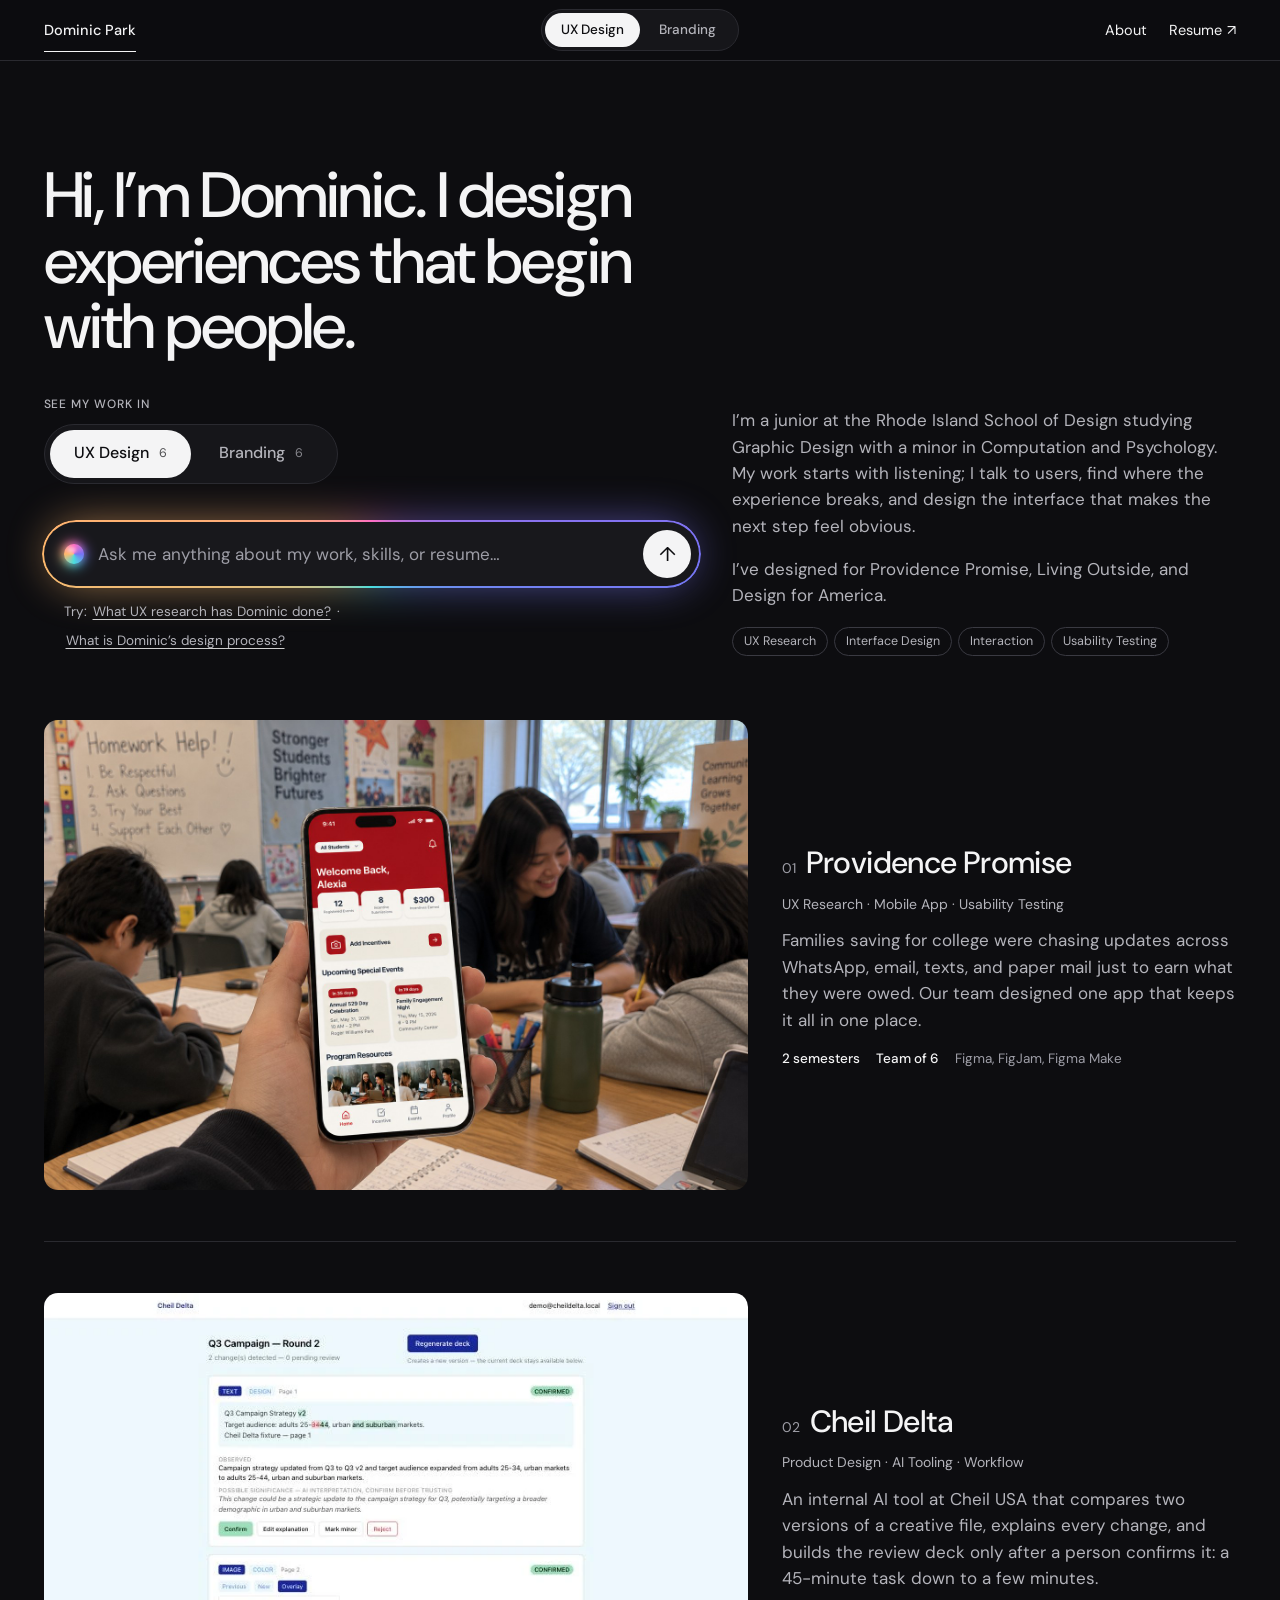
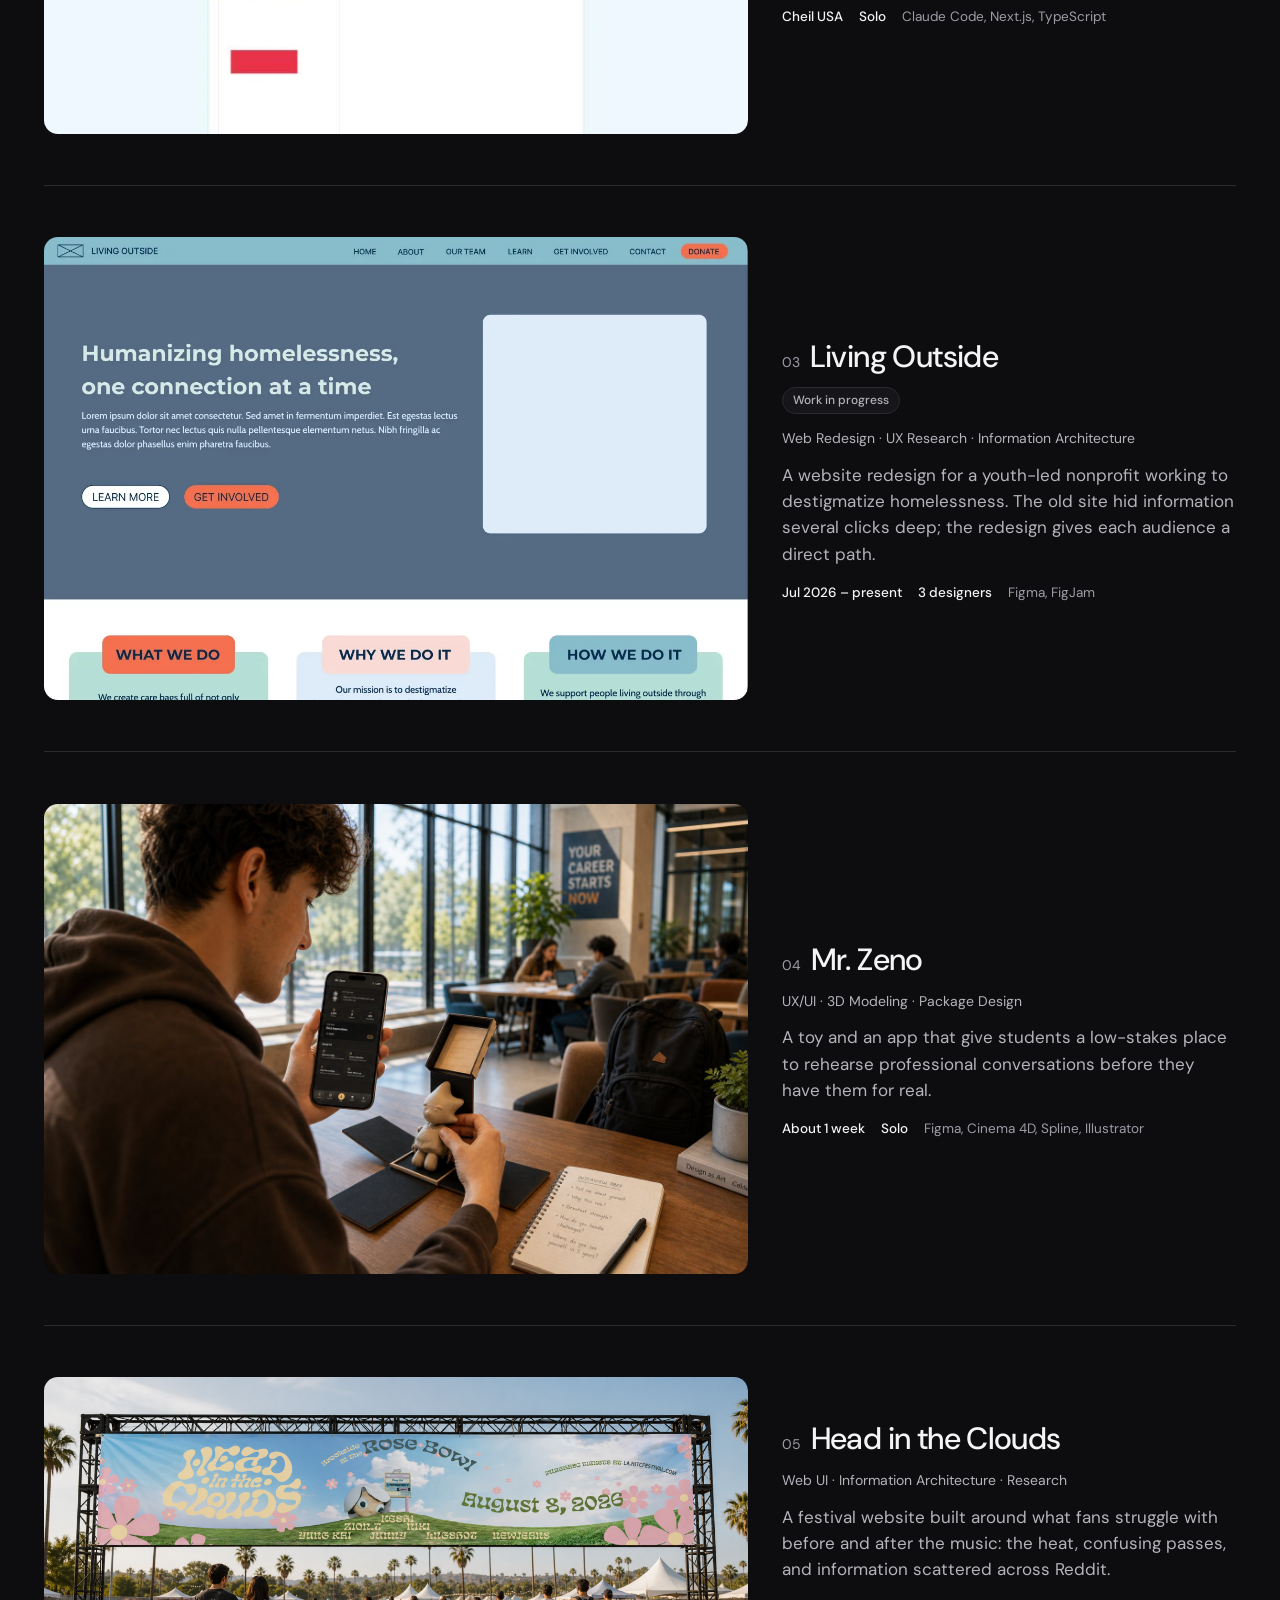
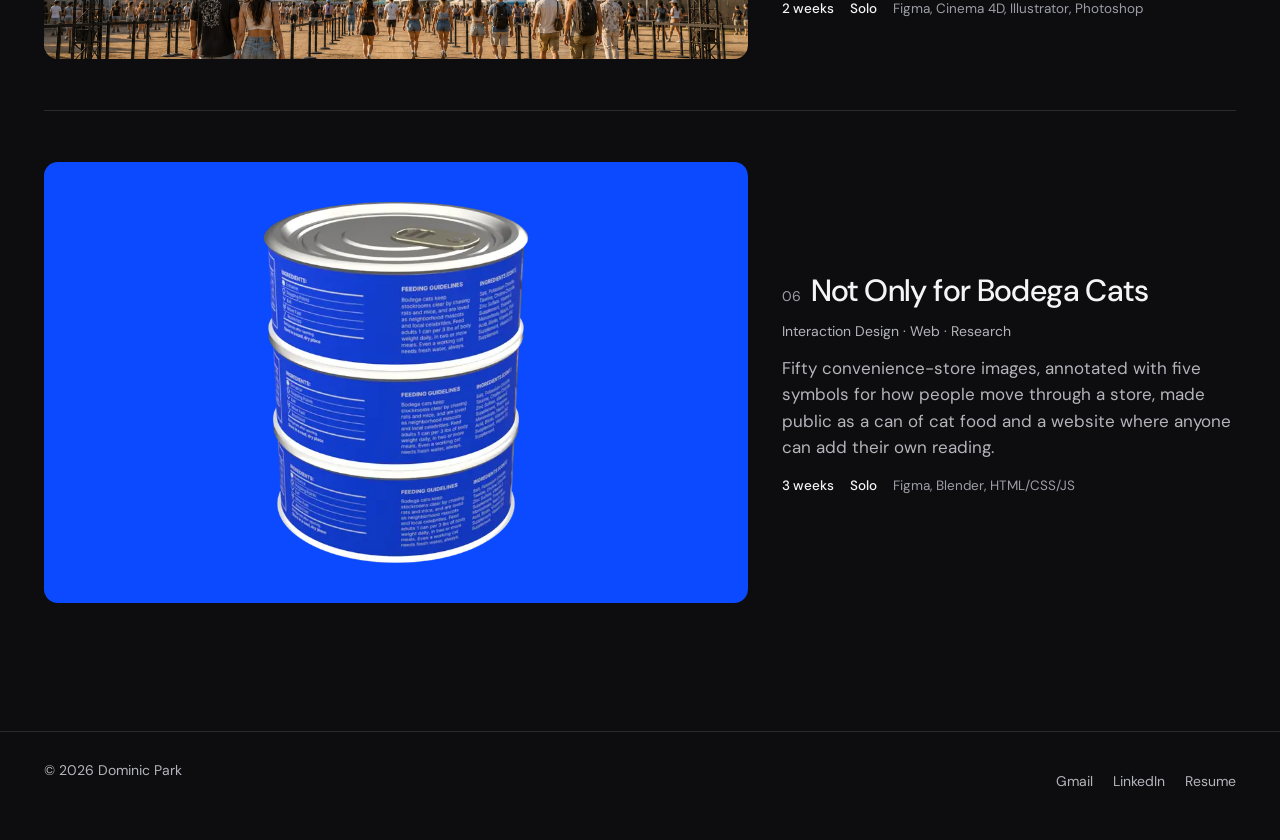
==== index.html @ ed985fac "Cheil Delta case study; Challenge sections on UX projects; assistant updates Co-Authored-By: Claude " ====
<!doctype html>
<html lang="en">
<head>
  <meta charset="utf-8">
  <meta name="viewport" content="width=device-width, initial-scale=1, viewport-fit=cover">
  <title>Dominic Park — UX &amp; Graphic Designer</title>
  <meta name="description" content="Dominic Park is a UX and graphic designer studying at the Rhode Island School of Design. Case studies in research-led product design, interaction, and brand.">
  <script>/* Collection → theme, set before paint: UX Design = dark, Branding = light. */
  !function(h){var f=h.getAttribute('data-fixed'),p=null,s=null;try{p=new URLSearchParams(location.search).get('view')}catch(e){}if(p!=='ux'&&p!=='branding')p=null;try{s=localStorage.getItem('dp-view')}catch(e){}var v=f||p||s||'ux';try{localStorage.setItem('dp-view',v)}catch(e){}h.setAttribute('data-view',v);h.setAttribute('data-theme',v==='ux'?'dark':'light');var m=document.querySelector('meta[name=theme-color]')||document.head.appendChild(document.createElement('meta'));m.name='theme-color';m.content=v==='ux'?'#0d0d10':'#ffffff'}(document.documentElement)</script>
  <link rel="preconnect" href="https://fonts.googleapis.com">
  <link rel="preconnect" href="https://fonts.gstatic.com" crossorigin>
  <link href="https://fonts.googleapis.com/css2?family=DM+Sans:opsz,wght@9..40,300..600&display=swap" rel="stylesheet">
  <link rel="stylesheet" href="css/style.css?v=21">
</head>
<body>
  <a class="skip-link" href="#main">Skip to content</a>

  <header class="site-header">
    <div class="site-header__inner">
      <a class="link" href="index.html" aria-current="page">Dominic Park</a>
      <div class="site-header__center">
        <div class="view-switch view-switch--sm" role="radiogroup" aria-label="Show projects">
          <button type="button" role="radio" data-view="ux">UX Design</button>
          <button type="button" role="radio" data-view="branding">Branding</button>
          <span class="view-switch__thumb" aria-hidden="true"></span>
        </div>
      </div>
      <nav class="site-header__right" aria-label="Secondary">
        <a class="link" href="about.html">About</a>
        <a class="link" href="Dominic-Park-Resume.pdf" target="_blank" rel="noopener">Resume <span class="arrow arrow--ne" aria-hidden="true">↗</span><span class="sr-only">(PDF, opens in a new tab)</span></a>
      </nav>
    </div>
  </header>

  <main id="main">
    <section class="intro" aria-labelledby="intro-title">
      <div>
        <h1 id="intro-title" class="reveal"><span data-show="ux">Hi, I’m Dominic. I design experiences that begin with people.</span><span data-show="branding">Hi, I’m Dominic. I build brands with a personality you can hold.</span></h1>
        <div class="view-pick reveal">
          <p class="view-pick__label" id="view-pick-label">See my work in</p>
          <div class="view-switch" role="radiogroup" aria-labelledby="view-pick-label">
            <button type="button" role="radio" data-view="ux">UX Design <span class="view-switch__n" aria-hidden="true">6</span></button>
            <button type="button" role="radio" data-view="branding">Branding <span class="view-switch__n" aria-hidden="true">6</span></button>
            <span class="view-switch__thumb" aria-hidden="true"></span>
          </div>
        </div>
        <div id="ask-hero"></div>
      </div>
      <div class="reveal">
        <div data-show="ux">
          <p>I’m a junior at the Rhode Island School of Design studying Graphic Design with a minor in Computation and Psychology. My work starts with listening; I talk to users, find where the experience breaks, and design the interface that makes the next step feel obvious.</p>
          <p>I’ve designed for Providence Promise, Living Outside, and Design for America.</p>
          <ul class="tags" aria-label="Focus areas"><li>UX Research</li><li>Interface Design</li><li>Interaction</li><li>Usability Testing</li></ul>
        </div>
        <div data-show="branding">
          <p>I’m a junior at the Rhode Island School of Design studying Graphic Design. On the branding side, I build the systems people actually touch: campaigns, packaging, type, books, and the characters that carry a brand’s voice.</p>
          <p>I’ve designed for Cheil USA (Samsung) and Girl Scouts.</p>
          <ul class="tags" aria-label="Focus areas"><li>Brand Identity</li><li>Art Direction</li><li>Packaging</li><li>Typography</li></ul>
        </div>
      </div>
    </section>

    <h2 class="sr-only" id="work"><span data-show="ux">UX Design projects</span><span data-show="branding">Branding projects</span></h2>
    <ol class="work-grid" aria-labelledby="work">

      <li class="card reveal" data-show="ux">
        <a href="work/providence-promise.html">
          <div class="card__media">
            <img class="cover" src="assets/pp/hero-volunteering.jpg" alt="In a community classroom, a hand holds a phone open to the Providence Promise app home screen: Welcome Back, Alexia, with events, submissions, and $300 earned">
          </div>
          <div class="card__body">
            <div class="card__top"><span class="card__index" aria-hidden="true">01</span><h3>Providence Promise<span class="arrow" aria-hidden="true">→</span></h3></div>
            <p class="card__cats">UX Research · Mobile App · Usability Testing</p>
            <p class="card__blurb">Families saving for college were chasing updates across WhatsApp, email, texts, and paper mail just to earn what they were owed. Our team designed one app that keeps it all in one place.</p>
            <ul class="card__facts" aria-label="Project facts"><li><b>2 semesters</b></li><li><b>Team of 6</b></li><li>Figma, FigJam, Figma Make</li></ul>
          </div>
        </a>
      </li>
      <li class="card reveal" data-show="ux">
        <a href="work/cheil-delta.html">
          <div class="card__media"><img class="cover" src="assets/delta/review.webp" alt="Cheil Delta review screen: AI-flagged changes between two versions of a campaign file, each waiting for a person to confirm, edit, or reject it" loading="lazy"></div>
          <div class="card__body">
            <div class="card__top"><span class="card__index" aria-hidden="true">02</span><h3>Cheil Delta<span class="arrow" aria-hidden="true">→</span></h3></div>
            <p class="card__cats">Product Design · AI Tooling · Workflow</p>
            <p class="card__blurb">An internal AI tool at Cheil USA that compares two versions of a creative file, explains every change, and builds the review deck only after a person confirms it: a 45-minute task down to a few minutes.</p>
            <ul class="card__facts" aria-label="Project facts"><li><b>Cheil USA</b></li><li><b>Solo</b></li><li>Claude Code, Next.js, TypeScript</li></ul>
          </div>
        </a>
      </li>
      <li class="card reveal" data-show="ux">
        <a href="work/living-outside.html">
          <div class="card__media"><img class="cover" src="assets/lo/home-top.webp" alt="Top of the redesigned Living Outside home page: Humanizing homelessness, one connection at a time" loading="lazy"></div>
          <div class="card__body">
            <div class="card__top"><span class="card__index" aria-hidden="true">03</span><h3>Living Outside<span class="arrow" aria-hidden="true">→</span></h3></div>
            <p class="card__badge">Work in progress</p><p class="card__cats">Web Redesign · UX Research · Information Architecture</p>
            <p class="card__blurb">A website redesign for a youth-led nonprofit working to destigmatize homelessness. The old site hid information several clicks deep; the redesign gives each audience a direct path.</p>
            <ul class="card__facts" aria-label="Project facts"><li><b>Jul 2026 – present</b></li><li><b>3 designers</b></li><li>Figma, FigJam</li></ul>
          </div>
        </a>
      </li>
      <li class="card reveal" data-show="ux">
        <a href="work/mr-zeno.html">
          <div class="card__media"><img class="cover" src="assets/zeno/student.jpg" alt="A student at a campus table practicing with the Mr. Zeno app on his phone while holding the Zeno figure from its box" loading="lazy"></div>
          <div class="card__body">
            <div class="card__top"><span class="card__index" aria-hidden="true">04</span><h3>Mr. Zeno<span class="arrow" aria-hidden="true">→</span></h3></div>
            <p class="card__cats">UX/UI · 3D Modeling · Package Design</p>
            <p class="card__blurb">A toy and an app that give students a low-stakes place to rehearse professional conversations before they have them for real.</p>
            <ul class="card__facts" aria-label="Project facts"><li><b>About 1 week</b></li><li><b>Solo</b></li><li>Figma, Cinema 4D, Spline, Illustrator</li></ul>
          </div>
        </a>
      </li>
      <li class="card reveal" data-show="ux">
        <a href="work/head-in-the-clouds.html">
          <div class="card__media"><img class="cover" src="assets/live/hitc-1.webp" alt="Festival entrance arch with the pastel Head in the Clouds banner, Rose Bowl, August 8, 2026" loading="lazy"></div>
          <div class="card__body">
            <div class="card__top"><span class="card__index" aria-hidden="true">05</span><h3>Head in the Clouds<span class="arrow" aria-hidden="true">→</span></h3></div>
            <p class="card__cats">Web UI · Information Architecture · Research</p>
            <p class="card__blurb">A festival website built around what fans struggle with before and after the music: the heat, confusing passes, and information scattered across Reddit.</p>
            <ul class="card__facts" aria-label="Project facts"><li><b>2 weeks</b></li><li><b>Solo</b></li><li>Figma, Cinema 4D, Illustrator, Photoshop</li></ul>
          </div>
        </a>
      </li>
      <li class="card reveal" data-show="ux">
        <a href="work/bodega-cats.html">
          <div class="card__media card__media--stage">
            <div class="stage stage--bodega">
              <picture>
                <source srcset="assets/bodega/cans-still.webp" media="(prefers-reduced-motion: reduce)">
                <img class="contain" src="assets/bodega/cans-spin.webp" alt="Three stacked cat food cans wrapped in a blue collage label, spinning on a bright blue background" loading="lazy">
              </picture>
            </div>
          </div>
          <div class="card__body">
            <div class="card__top"><span class="card__index" aria-hidden="true">06</span><h3>Not Only for Bodega Cats<span class="arrow" aria-hidden="true">→</span></h3></div>
            <p class="card__cats">Interaction Design · Web · Research</p>
            <p class="card__blurb">Fifty convenience-store images, annotated with five symbols for how people move through a store, made public as a can of cat food and a website where anyone can add their own reading.</p>
            <ul class="card__facts" aria-label="Project facts"><li><b>3 weeks</b></li><li><b>Solo</b></li><li>Figma, Blender, HTML/CSS/JS</li></ul>
          </div>
        </a>
      </li>
      <li class="card reveal" data-show="branding">
        <a href="work/cheil.html">
          <div class="card__media"><img class="cover" src="assets/cheil/extra-2.png" alt="A man in a desert looks up at a giant unfolded Galaxy Z Fold8 Ultra while paper planes drift across the sky" loading="lazy"></div>
          <div class="card__body">
            <div class="card__top"><span class="card__index" aria-hidden="true">01</span><h3>Cheil USA (Samsung)<span class="arrow" aria-hidden="true">→</span></h3></div>
            <p class="card__cats">Campaign Strategy · App Concept · Art Direction</p>
            <p class="card__blurb">A social-first campaign that keeps Samsung’s foldables at the center of the conversation, including a lifestyle-simulator app that lets people try each phone’s personality before they own it.</p>
            <ul class="card__facts" aria-label="Project facts"><li><b>6 weeks</b></li><li><b>Team of 4</b></li><li>Illustrator, Photoshop, Figma, generative AI</li></ul>
          </div>
        </a>
      </li>
      <li class="card reveal" data-show="branding">
        <a href="work/what-design-cant-do.html">
          <div class="card__media"><img class="cover" src="assets/book/hero.webp" alt="The finished book: its olive cover, the Chapter 6 opener, and a page with a sideways caption" loading="lazy"></div>
          <div class="card__body">
            <div class="card__top"><span class="card__index" aria-hidden="true">02</span><h3>What Design Can’t Do<span class="arrow" aria-hidden="true">→</span></h3></div>
            <p class="card__cats">Editorial Design · Typography · Bookbinding</p>
            <p class="card__blurb">Silvio Lorusso’s essays, typeset in a three-typeface system and perfect bound by hand: calm for the long read, playful in the margins.</p>
            <ul class="card__facts" aria-label="Project facts"><li><b>3 weeks</b></li><li><b>Solo</b></li><li>InDesign, perfect binding</li></ul>
          </div>
        </a>
      </li>
      <li class="card reveal" data-show="branding">
        <a href="work/pocket-sauce.html">
          <div class="card__media"><img class="cover" src="assets/sauce/hero.webp" alt="A model with sauce on their face and fingers in front of a shelf of sauces, with the Pocket Sauce packet logo" loading="lazy"></div>
          <div class="card__body">
            <div class="card__top"><span class="card__index" aria-hidden="true">03</span><h3>Pocket Sauce<span class="arrow" aria-hidden="true">→</span></h3></div>
            <p class="card__cats">Brand Identity · Illustration · Packaging · Photography</p>
            <p class="card__blurb">I don’t eat anything without sauce, so I designed a way to carry my favorites everywhere: hand-drawn sauce packets, a brand, and a very messy photo campaign.</p>
            <ul class="card__facts" aria-label="Project facts"><li><b>1.5 weeks</b></li><li><b>Solo</b></li><li>Procreate, Illustrator, Photoshop</li></ul>
          </div>
        </a>
      </li>
      <li class="card reveal" data-show="branding">
        <a href="work/moving-type-face.html">
          <div class="card__media card__media--stage">
            <div class="stage stage--type">
              <div class="glyph-row">
                <img src="assets/live/type-01-t.webp" alt="" loading="lazy"><img src="assets/live/type-02-t.webp" alt="" loading="lazy"><img src="assets/live/type-03-t.webp" alt="" loading="lazy"><img src="assets/live/type-04-t.webp" alt="" loading="lazy"><img src="assets/live/type-05-t.webp" alt="" loading="lazy">
              </div>
              <span class="sr-only">Letters A through E from the typeface: blue grid strokes filled with small yellow figures</span>
            </div>
          </div>
          <div class="card__body">
            <div class="card__top"><span class="card__index" aria-hidden="true">04</span><h3>Moving [Type] Face<span class="arrow" aria-hidden="true">→</span></h3></div>
            <p class="card__cats">Type Design</p>
            <p class="card__blurb">Two typefaces built to disagree, one ruled and one drawn from my own characters, layered until control and personality share the same letter.</p>
            <ul class="card__facts" aria-label="Project facts"><li><b>1 week</b></li><li><b>Solo</b></li><li>Illustrator, pen and paper</li></ul>
          </div>
        </a>
      </li>
      <li class="card reveal" data-show="branding">
        <a href="work/head-in-the-clouds.html#identity">
          <div class="card__media"><img class="cover" src="assets/live/hitc-7.webp" alt="Bus shelter displaying three Head in the Clouds posters with clouds, pink flowers, and the cloud-headed mascot" loading="lazy"></div>
          <div class="card__body">
            <div class="card__top"><span class="card__index" aria-hidden="true">05</span><h3>Head in the Clouds: identity<span class="arrow" aria-hidden="true">→</span></h3></div>
            <p class="card__badge">Also in UX Design</p><p class="card__cats">Brand Identity · Merch · 3D Visuals</p>
            <p class="card__blurb">The festival identity on its own: a cloud-headed mascot with spring florals, Cinema 4D visuals, and merch designed for the day itself.</p>
            <ul class="card__facts" aria-label="Project facts"><li><b>2 weeks</b></li><li><b>Solo</b></li><li>Illustrator, Cinema 4D, Photoshop</li></ul>
          </div>
        </a>
      </li>
      <li class="card reveal" data-show="branding">
        <a href="work/bodega-cats.html#results">
          <div class="card__media"><img class="cover" src="assets/bodega/on-the-shelf.jpg" alt="Three stacked cans in their blue collage label on a pet care shelf in a convenience store" loading="lazy"></div>
          <div class="card__body">
            <div class="card__top"><span class="card__index" aria-hidden="true">06</span><h3>Bodega Cats: posters and packaging<span class="arrow" aria-hidden="true">→</span></h3></div>
            <p class="card__badge">Also in UX Design</p><p class="card__cats">Poster · Packaging · 3D</p>
            <p class="card__blurb">The collection made public: 24 × 36 in posters and a cat food can modeled in Blender, down to the label.</p>
            <ul class="card__facts" aria-label="Project facts"><li><b>3 weeks</b></li><li><b>Solo</b></li><li>Illustrator, Blender</li></ul>
          </div>
        </a>
      </li>
    </ol>
  </main>

  <footer class="site-footer">
    <div class="site-footer__inner">
      <span>© <span data-year>2026</span> Dominic Park</span>
      <nav aria-label="Contact">
        <a class="link" href="mailto:dominic.park.j@gmail.com">Gmail</a>
        <a class="link" href="https://www.linkedin.com/in/dominic-park-b2a814282/" target="_blank" rel="noopener">LinkedIn<span class="sr-only"> (opens in a new tab)</span></a>
        <a class="link" href="Dominic-Park-Resume.pdf" target="_blank" rel="noopener">Resume<span class="sr-only"> (PDF, opens in a new tab)</span></a>
      </nav>
    </div>
  </footer>

  <script src="js/main.js?v=21"></script>
  <script src="js/assistant-kb.js?v=21"></script>
  <script src="js/assistant-index.js?v=21"></script>
  <script src="js/assistant.js?v=21"></script>
</body>
</html>
---- css/style.css ----
/* ==========================================================
   Dominic Park — Portfolio
   Adaptive layout: phone → tablet → laptop → wide desktop.
   Hover motion only on devices that can hover; touch devices
   get press feedback instead.
   ========================================================== */

:root {
  --ink: #111111;
  --ink-2: #555555;          /* secondary text: 7.4:1 on white */
  --ink-3: #6b6b6b;          /* meta text: 5.3:1 on white (AA) */
  --rule: #e4e4e4;
  --paper: #ffffff;
  --wash: #f5f5f3;
  --focus: #1a5cff;
  --max: 1480px;
  --pad: clamp(16px, 3.4vw, 48px);
  --gap: clamp(16px, 2.6vw, 40px);
  --header-h: 60px;
  --toc-h: 48px;
  --ease: cubic-bezier(.2, .7, .2, 1);
  --t-fast: 180ms;
  --t-med: 420ms;
  --radius: 6px;
  --radius-lg: 14px;
}

*, *::before, *::after { box-sizing: border-box; }

html { -webkit-text-size-adjust: 100%; scroll-behavior: smooth; scroll-padding-top: calc(var(--header-h) + var(--toc-h) + 12px); }

body {
  margin: 0;
  background: var(--paper);
  color: var(--ink);
  font-family: "DM Sans", system-ui, -apple-system, "Segoe UI", sans-serif;
  font-size: clamp(15px, 0.35vw + 13.8px, 17px);
  line-height: 1.55;
  -webkit-font-smoothing: antialiased;
  animation: page-in 500ms var(--ease) both;
  padding-left: env(safe-area-inset-left);
  padding-right: env(safe-area-inset-right);
}
@keyframes page-in { from { opacity: 0; } to { opacity: 1; } }

img, video { display: block; max-width: 100%; height: auto; }
h1, h2, h3, h4 { font-weight: 500; margin: 0; letter-spacing: -0.015em; }
p { margin: 0 0 1em; }
p:last-child { margin-bottom: 0; }
a { color: inherit; text-decoration: none; -webkit-tap-highlight-color: transparent; }
code { font-size: .92em; }

.wrap { max-width: var(--max); margin: 0 auto; }

/* ---------- Accessibility helpers ---------- */

.skip-link {
  position: absolute; left: 12px; top: -60px; z-index: 100;
  background: var(--ink); color: #fff; padding: 10px 14px;
  border-radius: var(--radius); transition: top var(--t-fast) var(--ease);
}
.skip-link:focus { top: 12px; }
:focus-visible { outline: 2px solid var(--focus); outline-offset: 3px; border-radius: 2px; }
.sr-only {
  position: absolute !important; width: 1px; height: 1px; padding: 0; margin: -1px;
  overflow: hidden; clip: rect(0 0 0 0); white-space: nowrap; border: 0;
}

/* ---------- Links, arrows, buttons ---------- */

.link { position: relative; display: inline-block; padding: 2px 0; }
.link::after {
  content: ""; position: absolute; left: 0; right: 0; bottom: 0;
  height: 1px; background: currentColor;
  transform: scaleX(0); transform-origin: right;
  transition: transform var(--t-med) var(--ease);
}
.link:focus-visible::after, .link[aria-current="page"]::after, .link[aria-current="true"]::after { transform: scaleX(1); transform-origin: left; }

.arrow { display: inline-block; transition: transform var(--t-med) var(--ease); }
a:focus-visible .arrow--r { transform: translateX(4px); }
a:focus-visible .arrow--l { transform: translateX(-4px); }
a:focus-visible .arrow--ne { transform: translate(3px, -3px); }

.btn {
  display: inline-flex; align-items: center; gap: .5em;
  min-height: 46px; padding: 0 22px;
  border: 1px solid var(--ink); border-radius: 999px;
  font: inherit; font-size: 15px; color: var(--ink); background: transparent;
  cursor: pointer; position: relative; overflow: hidden; isolation: isolate;
  transition: color var(--t-med) var(--ease), transform var(--t-fast) var(--ease);
}
.btn::before {
  content: ""; position: absolute; inset: 0; z-index: -1;
  background: var(--ink); border-radius: inherit;
  transform: translateY(101%); transition: transform var(--t-med) var(--ease);
}
.btn:focus-visible { color: #fff; }
.btn:focus-visible::before { transform: translateY(0); }
.btn:active { transform: scale(.97); }

/* Hover motion only where a real pointer exists */
@media (hover: hover) and (pointer: fine) {
  .link:hover::after { transform: scaleX(1); transform-origin: left; }
  a:hover .arrow--r { transform: translateX(4px); }
  a:hover .arrow--l { transform: translateX(-4px); }
  a:hover .arrow--ne { transform: translate(3px, -3px); }
  .btn:hover { color: #fff; }
  .btn:hover::before { transform: translateY(0); }
}

/* ---------- Header ---------- */

.site-header {
  position: sticky; top: 0; z-index: 50;
  background: rgba(255,255,255,.9);
  backdrop-filter: saturate(1.4) blur(12px);
  -webkit-backdrop-filter: saturate(1.4) blur(12px);
  border-bottom: 1px solid var(--rule);
  padding-top: env(safe-area-inset-top);
}
.site-header__inner {
  max-width: var(--max); margin: 0 auto;
  display: grid; grid-template-columns: 1fr auto 1fr; align-items: center; gap: 16px;
  height: var(--header-h); padding: 0 var(--pad); font-size: 14.5px;
}
.site-header__inner > :first-child { justify-self: start; font-weight: 500; }
.site-header__center { text-align: center; color: var(--ink-2); margin: 0; display: flex; gap: 24px; justify-content: center; }
.site-header__right { justify-self: end; display: flex; gap: 22px; }
.site-header a { min-height: 44px; display: inline-flex; align-items: center; gap: .35em; }
.site-header .only-phone { display: none; }

/* ---------- Home ---------- */

.intro {
  max-width: var(--max); margin: 0 auto;
  padding: clamp(40px, 8vw, 120px) var(--pad) clamp(32px, 5vw, 64px);
  display: grid; grid-template-columns: 1.3fr 1fr; gap: var(--gap); align-items: end;
}
.intro h1 { font-size: clamp(32px, 5vw, 76px); line-height: 1.02; letter-spacing: -0.03em; }
.intro p { color: var(--ink-2); max-width: 52ch; }
.intro .tags { margin-top: 18px; }

.tags { display: flex; flex-wrap: wrap; gap: 6px; list-style: none; padding: 0; margin: 0; }
.tags li { font-size: 12.5px; color: var(--ink-2); border: 1px solid #cfcfcf; border-radius: 999px; padding: 4px 11px; }

.work-grid {
  list-style: none; margin: 0 auto; padding: 0 var(--pad) clamp(40px, 6vw, 80px);
  max-width: var(--max);
  display: grid; grid-template-columns: minmax(0, 1fr); gap: 0;
}
.card { border-top: 1px solid var(--rule); padding: clamp(28px, 4vw, 56px) 0; }
.card:first-child { border-top: 0; padding-top: 0; }
.card > a { display: grid; grid-template-columns: 1.55fr 1fr; gap: var(--gap); align-items: center; border-radius: var(--radius-lg); }
.card__media {
  position: relative; overflow: hidden; border-radius: var(--radius-lg);
  background: var(--wash);
}
.card__media--stage { aspect-ratio: 16 / 10; }
.card__media > img.cover { display: block; width: 100%; height: auto; transition: transform 900ms var(--ease); }
.card__body { display: grid; gap: 6px; }
.card__top { display: flex; align-items: baseline; gap: 10px; flex-wrap: wrap; }
.card__index { color: var(--ink-3); font-variant-numeric: tabular-nums; font-size: 14px; }
.card h3 { font-size: clamp(22px, 2.4vw, 36px); letter-spacing: -0.02em; }
.card h3 .arrow { margin-left: 6px; opacity: 0; transition: opacity var(--t-med) var(--ease), transform var(--t-med) var(--ease); }
.card__cats { color: var(--ink-2); font-size: 14px; margin: 0; }
.card__blurb { color: var(--ink-2); max-width: 52ch; margin: 6px 0 0; }
.card__facts { list-style: none; margin: 10px 0 0; padding: 0; display: flex; flex-wrap: wrap; gap: 6px 16px; font-size: 13.5px; color: var(--ink-3); }
.card__facts b { color: var(--ink); font-weight: 500; }

.card > a:focus-visible h3 .arrow { opacity: 1; transform: translateX(4px); }
.card > a:active .card__media { transform: scale(.985); transition: transform var(--t-fast) var(--ease); }
@media (hover: hover) and (pointer: fine) {
  .card > a:hover .card__media > img.cover { transform: scale(1.035); }
  .card > a:hover h3 .arrow { opacity: 1; transform: translateX(4px); }
}

.more-row {
  max-width: var(--max); margin: 0 auto;
  padding: 28px var(--pad) 64px; border-top: 1px solid var(--rule);
  display: flex; justify-content: space-between; align-items: center; gap: 16px; flex-wrap: wrap;
}

/* Media stages */
.stage { position: absolute; inset: 0; display: grid; place-items: center; }
.stage--bodega { background: #0B4AFF; }
.stage--type { background: #fff; box-shadow: inset 0 0 0 1px var(--rule); border-radius: inherit; }
.stage picture { display: contents; }
.stage img.contain { position: absolute; inset: 6%; width: 88%; height: 88%; object-fit: contain; }
.stage .glyph-row { display: grid; grid-template-columns: repeat(5, 1fr); gap: 2%; width: 88%; }

/* ---------- Case study ---------- */

.cs-hero { max-width: var(--max); margin: 0 auto; padding: clamp(28px, 5vw, 72px) var(--pad) 0; }
.cs-hero__title { font-size: clamp(34px, 6vw, 88px); line-height: 1; letter-spacing: -0.03em; max-width: 16ch; }
.cs-hero__lede { margin-top: 18px; max-width: 58ch; font-size: clamp(17px, 1.5vw, 21px); color: var(--ink-2); }
.cs-hero__media {
  position: relative; margin-top: clamp(24px, 3vw, 44px);
  border-radius: var(--radius-lg); overflow: hidden; background: var(--wash);
}
.cs-hero__media--stage { aspect-ratio: 16 / 9; }
.cs-hero__media > img.cover { display: block; width: 100%; height: auto; }
.cs-hero__media figcaption { position: absolute; right: 12px; bottom: 10px; margin: 0; font-size: 11px; color: rgba(255,255,255,.9); text-shadow: 0 1px 2px rgba(0,0,0,.6); }

.facts {
  max-width: var(--max); margin: 0 auto;
  display: grid; grid-template-columns: repeat(4, minmax(0, 1fr)); gap: 18px var(--gap);
  padding: 28px var(--pad); font-size: 14.5px;
}
.facts > div { border-top: 1px solid var(--ink); padding-top: 10px; }
.facts dt { color: var(--ink-3); font-size: 12.5px; letter-spacing: .06em; text-transform: uppercase; margin-bottom: 4px; }
.facts dd { margin: 0; }

.toc {
  position: sticky; top: calc(var(--header-h) + env(safe-area-inset-top)); z-index: 40;
  background: rgba(255,255,255,.94);
  backdrop-filter: blur(10px); -webkit-backdrop-filter: blur(10px);
  border-top: 1px solid var(--rule); border-bottom: 1px solid var(--rule);
}
.toc__inner {
  max-width: var(--max); margin: 0 auto; padding: 0 var(--pad);
  display: flex; gap: 22px; height: var(--toc-h); align-items: center;
  overflow-x: auto; scrollbar-width: none; font-size: 13.5px; color: var(--ink-2);
  -webkit-overflow-scrolling: touch;
}
.toc__inner::-webkit-scrollbar { display: none; }
.toc a { white-space: nowrap; min-height: 44px; display: inline-flex; align-items: center; transition: color var(--t-fast) var(--ease); }
.toc a[aria-current="true"] { color: var(--ink); }

.chapter {
  max-width: var(--max); margin: 0 auto;
  display: grid; grid-template-columns: minmax(260px, 1fr) 2.1fr; gap: var(--gap);
  padding: clamp(44px, 7vw, 104px) var(--pad);
  border-bottom: 1px solid var(--rule);
}
.chapter__text { align-self: start; position: sticky; top: calc(var(--header-h) + var(--toc-h) + 28px); }
.chapter__label { font-size: 12.5px; letter-spacing: .08em; text-transform: uppercase; color: var(--ink-3); margin-bottom: 14px; display: flex; gap: 10px; align-items: baseline; }
.chapter__label span { font-variant-numeric: tabular-nums; }
.chapter h2 { font-size: clamp(22px, 2.2vw, 30px); line-height: 1.2; margin-bottom: 16px; max-width: 22ch; }
.chapter__text p { color: var(--ink-2); max-width: 46ch; }
.chapter__text p strong { color: var(--ink); font-weight: 500; }
.chapter__media { display: grid; gap: 14px; align-content: start; min-width: 0; }

.grid-2 { display: grid; grid-template-columns: repeat(2, minmax(0, 1fr)); gap: 14px; }
.grid-3 { display: grid; grid-template-columns: repeat(3, minmax(0, 1fr)); gap: 14px; }
.grid-4 { display: grid; grid-template-columns: repeat(4, minmax(0, 1fr)); gap: 14px; }

figure { margin: 0; }
figcaption { font-size: 13px; color: var(--ink-3); margin-top: 8px; }
.frame { border-radius: var(--radius); overflow: hidden; background: var(--wash); }
.frame--line { border: 1px solid var(--rule); }

/* App screens shown as flat UI (no device frame) */
.screens { display: grid; grid-template-columns: repeat(3, minmax(0, 1fr)); gap: clamp(10px, 1.6vw, 22px); align-items: start; }
.screen { border-radius: clamp(14px, 2.2vw, 28px); overflow: hidden; background: transparent; box-shadow: 0 2px 6px rgba(0,0,0,.06), 0 20px 44px -26px rgba(0,0,0,.35); }
.screen img, .screen video { width: 100%; height: auto; }
.screens--4 { grid-template-columns: repeat(4, minmax(0, 1fr)); }
.chapter--solo { grid-template-columns: 1fr; }
.chapter--solo .chapter__text { position: static; max-width: 760px; }
.screen-stage { background: var(--wash); border-radius: var(--radius-lg); padding: clamp(20px, 4vw, 56px); display: grid; place-items: center; }
.screen-stage .screen { width: min(340px, 100%); }

/* Masonry for mixed-shape images (no cropping) */
.masonry { columns: 4 150px; column-gap: 12px; }
.masonry > * { break-inside: avoid; margin: 0 0 12px; display: block; width: 100%; }

/* 3D model viewer */
.model-figure { background: #fff; border: 1px solid var(--rule); border-radius: var(--radius-lg); padding: 0 0 14px; overflow: hidden; }
.model { display: block; width: 100%; height: clamp(360px, 52vw, 620px); background: #fff; --poster-color: #fff; cursor: grab; }
.model:active { cursor: grabbing; }
.model-figure figcaption { padding: 0 16px; text-align: center; }

/* Character art on a soft ground */
.frame.char { background: var(--wash); padding: 8px 8px 0; }

/* Website viewer (tabs + desktop and mobile screens) */
.siteview { background: var(--wash); border-radius: var(--radius-lg); padding: clamp(14px, 2.4vw, 32px); }
.siteview__tabs { display: flex; flex-wrap: wrap; gap: 8px; margin-bottom: clamp(14px, 2vw, 24px); }
.siteview__tab { min-height: 44px; padding: 0 18px; border-radius: 999px; border: 1px solid #cfcfcf; background: #fff; font: inherit; font-size: 14.5px; color: var(--ink-2); cursor: pointer; transition: background var(--t-fast) var(--ease), color var(--t-fast) var(--ease), border-color var(--t-fast) var(--ease); }
.siteview__tab[aria-selected="true"] { background: var(--ink); color: #fff; border-color: var(--ink); }
.siteview__tab:focus-visible { outline-offset: 2px; }
.siteview__devices { display: grid; grid-template-columns: minmax(0, 1fr) clamp(170px, 17vw, 250px); gap: clamp(14px, 2vw, 28px); align-items: end; }
.browser { background: #fff; border-radius: 12px; overflow: hidden; box-shadow: 0 2px 6px rgba(0,0,0,.05), 0 24px 50px -30px rgba(0,0,0,.35); }
.browser__bar { display: flex; align-items: center; gap: 6px; height: 34px; padding: 0 12px; border-bottom: 1px solid var(--rule); background: #fafafa; }
.browser__bar i { width: 10px; height: 10px; border-radius: 50%; background: #dcdcdc; }
.browser__bar span { margin-left: 10px; flex: 1; max-width: 360px; height: 22px; line-height: 22px; border-radius: 6px; background: #f0f0f0; font-size: 11.5px; color: var(--ink-3); padding: 0 10px; overflow: hidden; white-space: nowrap; text-overflow: ellipsis; }
.browser__view { height: clamp(300px, 40vw, 560px); overflow-y: auto; overscroll-behavior: contain; scrollbar-width: thin; }
.browser__view img, .mobile img { width: 100%; height: auto; display: block; }
.mobile { height: calc(clamp(300px, 40vw, 560px) + 34px); overflow-y: auto; overscroll-behavior: contain; border-radius: clamp(18px, 2.4vw, 30px); background: #fff; scrollbar-width: none; box-shadow: 0 2px 6px rgba(0,0,0,.05), 0 24px 50px -30px rgba(0,0,0,.35); }
.mobile::-webkit-scrollbar { display: none; }
.siteview__note { margin: 16px 0 0; color: var(--ink-2); max-width: 70ch; }
.siteview__panel:not([hidden]) { animation: page-in 400ms var(--ease) both; }
@media (max-width: 699px) {
  .siteview__devices { grid-template-columns: 1fr; }
  .browser__view { height: 280px; }
  .mobile { height: 460px; width: min(260px, 72%); margin: 0 auto; }
}

/* More page links */
.more-link { display: grid; grid-template-columns: 1.55fr 1fr; grid-template-rows: auto; column-gap: var(--gap); align-items: center; border-radius: var(--radius-lg); }
.more-link > .browser, .more-link > img { grid-row: 1 / span 6; }
.more-link > :not(.browser):not(img) { grid-column: 2; }
@media (max-width: 1023px) { .more-link { grid-template-columns: 1fr; } .more-link > * { grid-column: 1 !important; grid-row: auto !important; } }
.more-card .placeholder { aspect-ratio: auto; min-height: 160px; }
.more-link .browser img, .more-link > img { transition: transform 900ms var(--ease); display: block; width: 100%; height: auto; }
.more-link h2 .arrow { opacity: 0; transition: opacity var(--t-med) var(--ease), transform var(--t-med) var(--ease); }
.more-link:focus-visible h2 .arrow { opacity: 1; transform: translateX(4px); }
.more-link .browser { overflow: hidden; }
.more-link > img { border-radius: var(--radius); }
@media (hover: hover) and (pointer: fine) {
  .more-link:hover h2 .arrow { opacity: 1; transform: translateX(4px); }
  .more-link:hover .browser img, .more-link:hover > img { transform: scale(1.02); }
}

/* Work-in-progress badge */
.wip { justify-self: start; width: fit-content; display: inline-flex; align-items: center; gap: 8px; margin: 0 0 14px; font-size: 13px; color: var(--ink-2); border: 1px solid #cfcfcf; border-radius: 999px; padding: 4px 12px; }
.wip::before { content: ""; width: 8px; height: 8px; border-radius: 50%; background: #e0a100; animation: wip-pulse 1.8s ease-in-out infinite; }
@keyframes wip-pulse { 50% { opacity: .35; } }

/* Persona quote list */
.personas { list-style: none; margin: 0; padding: 0; display: grid; grid-template-columns: repeat(2, minmax(0, 1fr)); gap: 12px; }
.personas li { background: var(--wash); border-radius: var(--radius); padding: 18px 18px 16px; }
.personas b { display: block; font-weight: 500; font-size: 13.5px; margin-bottom: 8px; color: var(--ink-2); }
.personas q { font-size: 16.5px; line-height: 1.4; quotes: "“" "”"; }
@media (max-width: 699px) { .personas { grid-template-columns: 1fr; } }

/* Tall single-browser viewer */
.browser__view--tall { height: clamp(360px, 60vw, 760px); }
@media (max-width: 699px) { .browser__view--tall { height: 440px; } }
.siteview .browser + .siteview__note { margin-top: 16px; }

/* Pocket Sauce packets */
.packet-row { display: grid; grid-template-columns: repeat(9, minmax(0, 1fr)); gap: clamp(8px, 1.2vw, 18px); align-items: end; background: transparent; padding: 0; }
.packet-row figure { margin: 0; text-align: center; }
.packet-row img { width: 100%; height: auto; transition: transform 500ms var(--ease); }
.packet-row figcaption { font-size: 12px; margin-top: 6px; }
.packet-row--foil { background: transparent; margin-top: clamp(12px, 2vw, 24px); }
.packet-row--foil img { max-width: 78%; margin: 0 auto; filter: drop-shadow(0 8px 12px rgba(0,0,0,.12)); }
@media (hover: hover) and (pointer: fine) { .packet-row img:hover { transform: translateY(-6px) rotate(-3deg); } }
@media (max-width: 1023px) { .packet-row { grid-template-columns: repeat(5, minmax(0, 1fr)); } }
@media (max-width: 699px) { .packet-row { grid-template-columns: repeat(3, minmax(0, 1fr)); } }
.masonry--2 { columns: 2 220px; }

/* Build-your-own sauce box */
.builder { display: grid; grid-template-columns: minmax(0, 1fr) minmax(0, 1.15fr); gap: clamp(20px, 3vw, 48px); align-items: start; }
.builder__picks { display: grid; grid-template-columns: repeat(3, minmax(0, 1fr)); gap: 10px; }
.pick { position: relative; display: grid; justify-items: center; gap: 6px; padding: 10px 8px 12px; border: 1px solid var(--rule); border-radius: var(--radius-lg); background: #fff; font: inherit; font-size: 13px; color: var(--ink); cursor: pointer; transition: border-color var(--t-fast) var(--ease), transform var(--t-fast) var(--ease), box-shadow var(--t-fast) var(--ease); }
.pick img { width: 58%; height: auto; transition: transform 400ms var(--ease); }
.pick[aria-pressed="true"] { border-color: var(--ink); box-shadow: inset 0 0 0 1px var(--ink); }
.pick[aria-pressed="true"]::after { content: "✓"; position: absolute; top: 8px; right: 10px; width: 22px; height: 22px; border-radius: 50%; background: var(--ink); color: #fff; font-size: 12px; display: grid; place-items: center; }
.pick:disabled { opacity: .4; cursor: not-allowed; }
.pick:active:not(:disabled) { transform: scale(.97); }
@media (hover: hover) and (pointer: fine) { .pick:hover:not(:disabled) img { transform: translateY(-4px) rotate(-3deg); } }

.sbox { position: relative; border-radius: var(--radius-lg); padding: clamp(18px, 3vw, 36px) clamp(12px, 2.6vw, 34px) clamp(16px, 2.4vw, 28px);
  background: radial-gradient(120% 90% at 20% 0%, #f7e7c4 0%, #f0d9ab 55%, #e9cf9d 100%); }
.sbox__lid { margin: 0 3.5%; padding: clamp(8px, 1.1vw, 14px) clamp(8px, 1.1vw, 14px) 0; border-radius: 12px 12px 2px 2px;
  background: linear-gradient(180deg, #b8895a 0%, #c89d6c 100%); box-shadow: inset 0 0 0 2px rgba(60,35,10,.08); }
.sbox__tissue { display: block; width: 100%; height: clamp(96px, 11vw, 150px); filter: drop-shadow(0 2px 2px rgba(0,0,0,.06)); }
.sbox__tray { --flap: clamp(16px, 2.6vw, 30px); position: relative; display: block;
  margin-top: -6px; padding: clamp(6px, .9vw, 10px) var(--flap) clamp(10px, 1.4vw, 16px); border-radius: 4px 4px 12px 12px;
  background: linear-gradient(180deg, #c9a070 0%, #bf9464 100%); box-shadow: 0 34px 44px -30px rgba(90,55,20,.6), inset 0 -3px 0 rgba(60,35,10,.12); }
.sbox__flap { position: absolute; top: 0; bottom: 0; width: var(--flap); height: 100%; }
.sbox__flap--l { left: 0; }
.sbox__flap--r { right: 0; transform: scaleX(-1); }
.sbox__slots { display: grid; grid-template-columns: repeat(5, minmax(0, 1fr)); gap: clamp(4px, .6vw, 7px); padding: clamp(4px, .6vw, 7px); background: #d6b183; border-radius: 3px; }
.slot { position: relative; aspect-ratio: 177 / 340; display: grid; place-items: center; padding: 5% 4%; border: 0; border-radius: 2px; font: inherit; font-size: 12px; color: rgba(70,45,15,.45); cursor: default;
  background: linear-gradient(180deg, #a57b4b 0%, #b58b5a 45%, #bd9563 100%); box-shadow: inset 0 10px 14px -6px rgba(40,22,5,.45), inset 0 0 0 1px rgba(40,22,5,.12); }
.slot.is-filled { cursor: pointer; }
.slot img { width: 100%; height: 100%; object-fit: contain; filter: drop-shadow(0 8px 8px rgba(40,22,5,.35)); animation: drop-in 520ms cubic-bezier(.2,1.4,.4,1) both; }
.slot.is-filled:focus-visible { outline-offset: 2px; }
@keyframes drop-in { from { transform: translateY(-46px) rotate(-6deg); opacity: 0; } to { transform: none; opacity: 1; } }
.sbox__label { display: flex; justify-content: space-between; align-items: baseline; margin: 14px 3.5% 0; color: #5a3a17; }
.sbox__label b { font-size: 13px; letter-spacing: .12em; }
.sbox__label span { font-size: 13px; font-variant-numeric: tabular-nums; }
.builder__actions { display: flex; flex-wrap: wrap; gap: 10px; margin-top: 16px; align-items: center; }
.builder__status { margin: 14px 0 0; min-height: 1.5em; color: var(--ink-2); }
.builder__hint { font-size: 13px; color: var(--ink-3); margin: 0 0 12px; }
@media (max-width: 899px) { .builder { grid-template-columns: 1fr; } }
@media (max-width: 480px) { .builder__picks { grid-template-columns: repeat(3, minmax(0, 1fr)); } .pick { font-size: 12px; } }

.packets { align-items: end; background: var(--wash); border-radius: var(--radius); padding: clamp(14px, 2vw, 24px); }

/* Quotes */
.quotes { display: grid; grid-template-columns: repeat(2, minmax(0, 1fr)); gap: 14px; }
.quote { background: var(--wash); border-radius: var(--radius); padding: 22px 22px 18px; margin: 0; font-size: 16.5px; line-height: 1.45; }
.quote cite { display: block; margin-top: 12px; font-style: normal; font-size: 12.5px; color: var(--ink-3); }

/* Insight → feature list */
.map-list { list-style: none; margin: 0; padding: 0; border-top: 1px solid var(--rule); }
.map-list li { display: grid; grid-template-columns: 1fr 24px 1fr; gap: 14px; align-items: baseline; padding: 14px 0; border-bottom: 1px solid var(--rule); font-size: 14.5px; }
.map-list .from { color: var(--ink-2); }
.map-list .to { font-weight: 500; }
.map-list .via { color: var(--ink-3); text-align: center; }

/* Numbered findings */
.findings { list-style: none; margin: 0; padding: 0; counter-reset: f; display: grid; grid-template-columns: repeat(2, minmax(0, 1fr)); gap: 0 var(--gap); }
.findings li { counter-increment: f; padding: 14px 0 14px 36px; position: relative; border-top: 1px solid var(--rule); font-size: 14.5px; }
.findings li::before { content: counter(f, decimal-leading-zero); position: absolute; left: 0; top: 14px; color: var(--ink-3); font-variant-numeric: tabular-nums; }
.findings--3 { grid-template-columns: repeat(3, minmax(0, 1fr)); }

/* Stats */
.stats { display: grid; grid-template-columns: repeat(4, minmax(0, 1fr)); gap: 14px; }
.stat { border-top: 1px solid var(--ink); padding-top: 12px; }
.stat b { display: block; font-size: clamp(28px, 3.2vw, 44px); font-weight: 500; line-height: 1; margin-bottom: 8px; }
.stat span { font-size: 13.5px; color: var(--ink-2); }

/* Bars */
.bars { list-style: none; margin: 0; padding: 0; display: grid; gap: 10px; }
.bars li { display: grid; grid-template-columns: 120px 1fr 52px; gap: 12px; align-items: center; font-size: 13.5px; }
.bars .track { display: block; height: 10px; background: var(--wash); border-radius: 999px; overflow: hidden; }
.bars .fill { display: block; height: 100%; background: var(--ink); border-radius: inherit; transform-origin: left; transform: scaleX(0); transition: transform 1100ms var(--ease); }
.bars.is-in .fill { transform: scaleX(1); }
.bars .val { text-align: right; font-variant-numeric: tabular-nums; color: var(--ink-2); }

/* Takeaway */
.takeaway { background: var(--wash); border-bottom: 1px solid var(--rule); }
.takeaway__inner { max-width: var(--max); margin: 0 auto; padding: clamp(52px, 8vw, 120px) var(--pad); }
.takeaway h2 { font-size: clamp(26px, 3.4vw, 46px); line-height: 1.12; max-width: 26ch; margin-bottom: 22px; letter-spacing: -0.02em; }
.takeaway p { max-width: 64ch; color: var(--ink-2); font-size: clamp(16px, 1.2vw, 18px); }
.takeaway .impact { margin-top: 32px; display: grid; grid-template-columns: repeat(3, minmax(0, 1fr)); gap: var(--gap); }
.takeaway .impact > div { border-top: 1px solid var(--ink); padding-top: 12px; }
.takeaway .impact h3 { font-size: 15px; margin-bottom: 6px; }
.takeaway .impact p { font-size: 14.5px; }

/* Pager */
.pager { max-width: var(--max); margin: 0 auto; display: grid; grid-template-columns: 1fr 1fr; gap: 16px; padding: 28px var(--pad) 44px; font-size: 15px; }
.pager a { display: block; padding: 10px 0; }
.pager small { display: block; color: var(--ink-3); font-size: 12.5px; }
.pager__next { text-align: right; }

/* Footer */
.site-footer {
  border-top: 1px solid var(--rule);
  padding: 28px var(--pad) calc(36px + env(safe-area-inset-bottom));
}
.site-footer__inner { max-width: var(--max); margin: 0 auto; display: flex; justify-content: space-between; flex-wrap: wrap; gap: 12px 24px; font-size: 14px; color: var(--ink-2); }
.site-footer nav { display: flex; gap: 20px; flex-wrap: wrap; }
.site-footer a { min-height: 44px; display: inline-flex; align-items: center; }

/* Video control */
.video-wrap { position: relative; }
.video-toggle {
  position: absolute; right: 10px; bottom: 10px; z-index: 3;
  min-height: 40px; padding: 0 16px; border-radius: 999px; border: 0;
  background: rgba(17,17,17,.8); color: #fff; font: inherit; font-size: 13px; cursor: pointer;
}
.video-toggle:focus-visible { outline-color: #fff; }

/* ---------- About ---------- */

.about {
  max-width: var(--max); margin: 0 auto;
  display: grid; grid-template-columns: minmax(300px, 1fr) 1.3fr; gap: var(--gap);
  padding: clamp(32px, 6vw, 88px) var(--pad);
  border-bottom: 1px solid var(--rule);
}
.about h1 { font-size: clamp(34px, 4.4vw, 64px); line-height: 1.02; margin-bottom: 22px; letter-spacing: -0.03em; }
.about__bio p { color: var(--ink-2); max-width: 52ch; }
.about__bio p:first-of-type { color: var(--ink); font-size: 1.1em; }
.about__links { display: flex; flex-wrap: wrap; gap: 10px; margin-top: 26px; }
.aside-note { margin-top: 12px; color: var(--ink-3); font-size: 13.5px; }

.essentials { position: relative; width: 100%; aspect-ratio: 700 / 420; align-self: center; }
.essentials .piece {
  position: absolute; transform: translate(-50%, -50%) rotate(var(--r));
  transition: transform 600ms var(--ease), filter 600ms var(--ease);
  filter: drop-shadow(0 6px 10px rgba(0,0,0,.08));
}
.essentials .title-piece { filter: none; }
@media (hover: hover) and (pointer: fine) {
  .essentials .piece:hover { transform: translate(-50%, -54%) rotate(calc(var(--r) + 4deg)) scale(1.04); filter: drop-shadow(0 14px 18px rgba(0,0,0,.14)); z-index: 10; }
}

.about-grid {
  max-width: var(--max); margin: 0 auto;
  display: grid; grid-template-columns: repeat(3, minmax(0, 1fr)); gap: var(--gap);
  padding: clamp(32px, 5vw, 72px) var(--pad);
}
.about-grid h2 { font-size: 12.5px; letter-spacing: .08em; text-transform: uppercase; color: var(--ink-3); margin-bottom: 14px; font-weight: 500; }
.about-grid ul { list-style: none; padding: 0; margin: 0; }
.about-grid li { padding: 11px 0; border-top: 1px solid var(--rule); font-size: 14.5px; }
.about-grid li small { display: block; color: var(--ink-3); font-size: 13px; }

/* ---------- More projects ---------- */

.more-grid { max-width: var(--max); margin: 0 auto; display: grid; grid-template-columns: minmax(0, 1fr); gap: 0; padding: 0 var(--pad) clamp(40px, 6vw, 80px); }
.more-card { border-top: 1px solid var(--rule); padding: clamp(28px, 4vw, 56px) 0; }
.more-card:first-child { border-top: 0; padding-top: 0; }
.more-card h2 { font-size: clamp(19px, 1.6vw, 24px); margin: 16px 0 6px; }
.more-card p { color: var(--ink-2); max-width: 56ch; }
.more-card .tags { margin-top: 10px; }
.placeholder { border: 1px dashed #c9c9c9; border-radius: var(--radius-lg); display: grid; place-items: center; aspect-ratio: 4/3; color: var(--ink-3); text-align: center; padding: 20px; }

/* ---------- Lightbox ---------- */

[data-zoom] { cursor: zoom-in; }
.lightbox {
  position: fixed; inset: 0; z-index: 200; background: rgba(255,255,255,.97);
  display: grid; place-items: center;
  padding: calc(60px + env(safe-area-inset-top)) 16px calc(24px + env(safe-area-inset-bottom));
  opacity: 0; visibility: hidden; transition: opacity var(--t-med) var(--ease), visibility var(--t-med);
}
.lightbox.is-open { opacity: 1; visibility: visible; }
.lightbox img { max-width: min(1500px, 100%); max-height: calc(100vh - 120px); max-height: calc(100dvh - 120px); width: auto; object-fit: contain; transform: scale(.97); transition: transform var(--t-med) var(--ease); }
.lightbox.is-open img { transform: scale(1); }
.lightbox__cap { margin-top: 10px; font-size: 13.5px; color: var(--ink-2); text-align: center; max-width: 70ch; }
.lightbox__close { position: absolute; top: calc(10px + env(safe-area-inset-top)); right: 10px; background: #fff; }

/* ---------- Reveal on scroll ---------- */

.js .reveal { opacity: 0; transform: translateY(18px); transition: opacity 800ms var(--ease), transform 800ms var(--ease); }
.js .reveal.is-in { opacity: 1; transform: none; }

/* ---------- Bodega symbols, legend, demo ---------- */

.legend { list-style: none; margin: 0; padding: 0; display: grid; grid-template-columns: repeat(5, minmax(0, 1fr)); gap: 10px; }
.legend li { background: #0B4AFF; color: #fff; border-radius: var(--radius); padding: 18px 10px 14px; text-align: center; font-family: "Oswald", sans-serif; }
.legend svg { width: 34px; height: 34px; margin: 0 auto 10px; display: block; }
.legend b { display: block; font-weight: 500; letter-spacing: .04em; text-transform: uppercase; font-size: 14px; }
.legend span { display: block; font-weight: 300; font-size: 12.5px; margin-top: 4px; opacity: .92; }

.symbol-demo { background: #0B4AFF; color: #fff; border-radius: var(--radius-lg); padding: clamp(18px, 2.4vw, 28px); font-family: "Oswald", "DM Sans", sans-serif; }
.symbol-demo__hint { font-weight: 300; font-size: 14px; opacity: .9; margin-bottom: 12px; letter-spacing: .03em; }
.symbol-demo__photos { display: grid; grid-template-columns: repeat(4, minmax(0, 1fr)); gap: 10px; }
.sd-photo { position: relative; border: 0; padding: 0; background: #fff; cursor: pointer; aspect-ratio: 1; overflow: hidden; border-radius: 4px; }
.sd-photo img { width: 100%; height: 100%; object-fit: cover; transition: transform 500ms var(--ease); }
.sd-photo[aria-pressed="true"] { box-shadow: 0 0 0 3px #fff; }
.sd-photo:focus-visible { outline-color: #fff; }
.sd-photo .stamp { position: absolute; left: 50%; top: 50%; width: 38%; height: 38%; transform: translate(-50%, -50%) scale(.4); opacity: 0; transition: transform 380ms cubic-bezier(.3,1.6,.5,1), opacity 200ms; color: #0B4AFF; pointer-events: none; }
.sd-photo .stamp.is-on { transform: translate(-50%, -50%) scale(1); opacity: 1; }
.sd-photo .stamp svg { width: 100%; height: 100%; }
.symbol-demo__keys { display: flex; flex-wrap: wrap; gap: 8px; margin-top: 16px; }
.sd-key { display: inline-flex; align-items: center; gap: 8px; min-height: 44px; padding: 0 14px; border-radius: 999px; border: 1px solid rgba(255,255,255,.75); background: transparent; color: #fff; font: 400 14px/1 "Oswald", sans-serif; letter-spacing: .04em; text-transform: uppercase; cursor: pointer; transition: background var(--t-fast) var(--ease), color var(--t-fast) var(--ease), transform var(--t-fast) var(--ease); }
.sd-key svg { width: 16px; height: 16px; }
.sd-key:focus-visible { background: #fff; color: #0B4AFF; outline-color: #fff; }
.sd-key:active { transform: scale(.96); }
.symbol-demo__msg { margin-top: 14px; min-height: 1.5em; font-weight: 300; font-size: 16px; letter-spacing: .02em; }
@media (hover: hover) and (pointer: fine) {
  .sd-photo:hover img { transform: scale(1.05); }
  .sd-key:hover { background: #fff; color: #0B4AFF; }
}

/* ==========================================================
   Breakpoints
   ≥1600 wide desktop · 1024–1599 laptop · 700–1023 tablet · <700 phone
   ========================================================== */

@media (min-width: 1600px) {
  :root { --header-h: 68px; }
  .card > a { grid-template-columns: 1.8fr 1fr; }
}

/* Tablet */
@media (max-width: 1023px) {
  .intro { grid-template-columns: 1fr; align-items: start; }
  .card > a { grid-template-columns: 1fr; align-items: start; }
  .card__body { padding-top: 4px; }
  .chapter { grid-template-columns: 1fr; }
  .chapter__text { position: static; }
  .chapter__text p { max-width: 64ch; }
  .facts { grid-template-columns: repeat(2, minmax(0, 1fr)); }
  .about { grid-template-columns: 1fr; }
  .about-grid { grid-template-columns: repeat(2, minmax(0, 1fr)); }
  .takeaway .impact { grid-template-columns: 1fr; gap: 18px; }
  .legend { grid-template-columns: repeat(3, minmax(0, 1fr)); }
  .stats { grid-template-columns: repeat(2, minmax(0, 1fr)); gap: 20px 14px; }
}

/* Phone */
@media (max-width: 699px) {
  :root { --header-h: 56px; --toc-h: 46px; }
  .site-header__inner { grid-template-columns: 1fr auto; font-size: 15px; }
  .site-header__center { display: none; }
  .site-header__right { gap: 18px; }
  .site-header .only-phone { display: inline-flex; }
  .card__media--stage { aspect-ratio: 4 / 3.4; }
  .cs-hero__media--stage { aspect-ratio: 4 / 3.6; }
  .grid-3, .grid-4 { grid-template-columns: repeat(2, minmax(0, 1fr)); }
  .screens { grid-template-columns: none; grid-auto-flow: column; grid-auto-columns: 64%; overflow-x: auto; scroll-snap-type: x mandatory; padding-bottom: 8px; margin: 0 calc(var(--pad) * -1); padding-left: var(--pad); padding-right: var(--pad); scroll-padding: 0 var(--pad); scrollbar-width: none; }
  .screens::-webkit-scrollbar { display: none; }
  .screens > * { scroll-snap-align: start; }
  .quotes, .findings, .more-grid, .about-grid { grid-template-columns: 1fr; }
  .findings.findings--3 { grid-template-columns: repeat(2, minmax(0, 1fr)); }
  .map-list li { grid-template-columns: 1fr; gap: 2px; }
  .map-list .via { display: none; }
  .bars li { grid-template-columns: 88px 1fr 44px; }
  .symbol-demo__photos { grid-template-columns: repeat(2, minmax(0, 1fr)); }
  .legend { grid-template-columns: repeat(2, minmax(0, 1fr)); }
  .pager { grid-template-columns: 1fr; }
  .pager__next { text-align: left; border-top: 1px solid var(--rule); }
  .facts { font-size: 14px; }
}

@media (max-width: 380px) {
  .facts { grid-template-columns: 1fr; }
}

@media (prefers-reduced-motion: reduce) {
  *, *::before, *::after { animation-duration: .001ms !important; animation-iteration-count: 1 !important; transition-duration: .001ms !important; scroll-behavior: auto !important; }
  .js .reveal { opacity: 1; transform: none; }
  .bars .fill { transform: scaleX(1); }
}

@media print {
  .site-header, .toc, .pager, .video-toggle { display: none; }
  .js .reveal { opacity: 1; transform: none; }
}

/* ==========================================================
   Ask about Dominic — assistant (glow bar, blob, AI space)
   ========================================================== */
@property --ask-a { syntax: "<angle>"; inherits: true; initial-value: 0deg; }
:root { --ask-grad: conic-gradient(from var(--ask-a), #FF6EC4, #7873F5, #4ADEDE, #FFB86B, #FF6EC4); --night: rgba(11, 11, 16, .88); }
@keyframes ask-spin { to { --ask-a: 360deg; } }
@keyframes ask-morph {
  0%   { border-radius: 52% 48% 55% 45% / 47% 55% 45% 53%; transform: rotate(0deg) scale(1); }
  33%  { border-radius: 45% 55% 48% 52% / 55% 45% 55% 45%; transform: rotate(40deg) scale(1.03); }
  66%  { border-radius: 55% 45% 44% 56% / 48% 52% 48% 52%; transform: rotate(-25deg) scale(.98); }
  100% { border-radius: 48% 52% 53% 47% / 52% 46% 54% 48%; transform: rotate(10deg) scale(1.01); }
}

/* Soft orb: glow → mid → core, so the edge dissolves into light */
.ask-orb { --s: 64px; position: relative; display: inline-block; width: var(--s); height: var(--s); flex: none; animation: ask-spin 9s linear infinite; }
.ask-orb i { position: absolute; inset: 0; border-radius: 50%; background: var(--ask-grad); animation: ask-morph 7s ease-in-out infinite alternate; }
.ask-orb i:nth-child(1) { inset: calc(var(--s) * -.22); opacity: .35; filter: blur(calc(var(--s) * .3)); animation-delay: -2s; }
.ask-orb i:nth-child(2) { inset: calc(var(--s) * -.09); opacity: .6; filter: blur(calc(var(--s) * .16)); animation-delay: -4s; }
.ask-orb i:nth-child(3) { filter: blur(calc(var(--s) * .035)); }
.ask-orb::after { content: ""; position: absolute; left: 18%; top: 14%; width: 46%; height: 32%; border-radius: 50%; background: rgba(255,255,255,.4); filter: blur(calc(var(--s) * .09)); }
.ask-orb--mini { --s: 20px; }
.ask-orb--mini i:nth-child(1) { opacity: .5; }
.ask-orb--small { --s: 40px; }
.ask-orb--fab { --s: 58px; }
.ask-orb--presence { --s: 128px; }

/* Glowing bar (Siri-style glow on the outside only) */
.ask-bar { position: relative; display: flex; align-items: center; gap: 12px; height: 64px; padding: 0 8px 0 20px; border-radius: 999px; background: #fff; animation: ask-spin 9s linear infinite; }
.ask-bar::before { content: ""; position: absolute; inset: -2px; z-index: 1; pointer-events: none; border-radius: inherit; padding: 2px; background: var(--ask-grad);
  -webkit-mask: linear-gradient(#000 0 0) content-box, linear-gradient(#000 0 0); -webkit-mask-composite: xor; mask: linear-gradient(#000 0 0) content-box exclude, linear-gradient(#000 0 0); }
.ask-bar::after { content: ""; position: absolute; inset: 2px 6px; z-index: -1; border-radius: inherit; background: var(--ask-grad); filter: blur(22px); opacity: .6; transition: opacity var(--t-med) var(--ease), filter var(--t-med) var(--ease); }
.ask-bar:focus-within::after, .ask-bar:hover::after { opacity: .95; filter: blur(28px); }
.ask-bar input { flex: 1; min-width: 0; height: 100%; border: 0; background: transparent; font: inherit; font-size: 17px; color: var(--ink); outline: none; }
.ask-bar input::placeholder { color: var(--ink-3); }
.ask-send { flex: none; width: 48px; height: 48px; border-radius: 50%; border: 0; background: var(--ink); color: #fff; font: inherit; font-size: 20px; cursor: pointer; transition: transform var(--t-fast) var(--ease); }
.ask-send:active { transform: scale(.94); }
.ask-bar:focus-within { outline: none; }
.ask-bar input:focus-visible { outline: none; }
.ask-bar:has(input:focus-visible) { box-shadow: 0 0 0 4px #fff, 0 0 0 6px var(--focus); }

/* Home hero */
#ask-hero { margin-top: clamp(24px, 3vw, 40px); max-width: 760px; }
.ask-hero__try { margin: 12px 0 0 20px; font-size: 13.5px; color: var(--ink-3); }
.ask-hero__try button { border: 0; background: none; padding: 4px 2px; font: inherit; color: var(--ink-2); cursor: pointer; text-decoration: underline; text-decoration-color: #cfcfcf; text-underline-offset: 3px; }
.ask-hero__try button:hover { color: var(--ink); text-decoration-color: currentColor; }

/* Floating blob */
.ask-fab { position: fixed; z-index: 60; right: calc(20px + env(safe-area-inset-right)); bottom: calc(20px + env(safe-area-inset-bottom)); width: 72px; height: 72px; display: grid; place-items: center; border: 0; padding: 0; background: none; cursor: pointer; border-radius: 50%;
  transition: opacity 420ms var(--ease), transform 520ms cubic-bezier(.2,1.3,.4,1), visibility 420ms; }
.ask-fab:focus-visible { outline-offset: 4px; }
.ask-fab__label { position: absolute; right: calc(100% + 10px); top: 50%; transform: translate(8px, -50%); opacity: 0; pointer-events: none; white-space: nowrap; background: var(--ink); color: #fff; font-size: 13.5px; font-weight: 500; padding: 8px 14px; border-radius: 999px; transition: opacity var(--t-med) var(--ease), transform var(--t-med) var(--ease); }
.ask-fab__label kbd, .ask-close kbd { font: inherit; font-size: 11px; padding: 1px 6px; border: 1px solid rgba(255,255,255,.4); border-radius: 5px; margin-left: 4px; opacity: .85; }
.ask-fab:focus-visible .ask-fab__label { opacity: 1; transform: translate(0, -50%); }
@media (hover: hover) and (pointer: fine) { .ask-fab:hover .ask-fab__label { opacity: 1; transform: translate(0, -50%); } .ask-fab:hover .ask-orb { transform: scale(1.06); } }
.has-ask-hero:not(.ask-hero-out) .ask-fab, .ask-open .ask-fab { opacity: 0; visibility: hidden; transform: scale(.3) translateY(20px); pointer-events: none; }

/* Full-screen AI space */
.ask-open, .ask-open body { overflow: hidden; }
.ask-space { position: fixed; inset: 0; z-index: 200; display: grid; grid-template-rows: auto minmax(0, 1fr) auto; color: #fff;
  background: var(--night); -webkit-backdrop-filter: blur(24px) saturate(1.1); backdrop-filter: blur(24px) saturate(1.1);
  opacity: 0; transition: opacity 280ms var(--ease); }
.ask-space.is-in { opacity: 1; }
.ask-space[hidden] { display: none; }
.ask-space__top { display: flex; justify-content: space-between; align-items: center; gap: 16px; padding: calc(14px + env(safe-area-inset-top)) var(--pad) 8px; }
.ask-space__title { margin: 0; font-size: 15px; font-weight: 500; }
.ask-close { display: inline-flex; align-items: center; gap: 8px; min-height: 44px; padding: 0 10px 0 16px; border-radius: 999px; border: 1px solid rgba(255,255,255,.35); background: rgba(255,255,255,.1); color: #fff; font: inherit; font-size: 14.5px; font-weight: 500; cursor: pointer; transition: background var(--t-fast) var(--ease); }
.ask-close:hover, .ask-close:focus-visible { background: rgba(255,255,255,.2); }
.ask-close:focus-visible, .ask-space :focus-visible { outline-color: #fff; }
.ask-space__body { overflow-y: auto; overscroll-behavior: contain; padding: 8px var(--pad) 24px; display: grid; }
.ask-home { align-self: center; justify-self: center; text-align: center; max-width: 900px; transform: translateY(12px); opacity: 0; transition: transform 520ms var(--ease) 60ms, opacity 420ms var(--ease) 60ms; }
.ask-space.is-in .ask-home { transform: none; opacity: 1; }
.ask-home .ask-orb { margin: 0 auto 28px; display: block; }
.ask-home__h { font-size: clamp(28px, 3.4vw, 44px); font-weight: 500; letter-spacing: -0.02em; }
.ask-home__sub { margin: 10px 0 28px; color: rgba(255,255,255,.65); font-size: 16px; }
.ask-home__sub:has(+ .ask-here) { margin-bottom: 14px; }
.ask-here { display: inline-flex; align-items: center; gap: 8px; margin: 0 0 28px; padding: 6px 14px 6px 10px; border-radius: 999px; background: rgba(255,255,255,.08); color: rgba(255,255,255,.85); font-size: 14px; }
.ask-here__dot { width: 8px; height: 8px; border-radius: 50%; background: var(--ask-grad); background: conic-gradient(from 0deg, #FF6EC4, #7873F5, #4ADEDE, #FFB86B, #FF6EC4); }
.ask-chips { display: flex; flex-wrap: wrap; justify-content: center; gap: 10px; }
.ask-chip { min-height: 44px; padding: 0 16px; border-radius: 999px; border: 1px solid rgba(255,255,255,.22); background: rgba(255,255,255,.08); color: rgba(255,255,255,.95); font: inherit; font-size: 14.5px; cursor: pointer; transition: background var(--t-fast) var(--ease), transform var(--t-fast) var(--ease); }
.ask-chip:hover, .ask-chip:focus-visible { background: rgba(255,255,255,.18); }
.ask-chip:active { transform: scale(.97); }
.ask-chip--ghost { background: transparent; }

.ask-answer { width: min(760px, 100%); justify-self: center; align-self: start; padding-top: clamp(8px, 4vh, 48px); }
.ask-back { border: 0; background: none; color: rgba(255,255,255,.8); font: inherit; font-size: 14px; font-weight: 500; padding: 8px 0; margin-bottom: 18px; cursor: pointer; min-height: 44px; }
.ask-back:hover { color: #fff; }
.ask-answer__head { display: flex; align-items: center; gap: 16px; margin-bottom: 18px; }
.ask-answer__q { font-size: clamp(22px, 2.4vw, 30px); font-weight: 500; letter-spacing: -0.015em; outline: none; }
.ask-answer__text { font-size: 17px; line-height: 1.6; color: rgba(255,255,255,.88); min-height: 1.6em; }
.ask-answer__text p { margin: 0 0 12px; }
.ask-answer__text ul { margin: 0 0 12px; padding-left: 20px; }
.ask-answer__text li { margin-bottom: 8px; }
.is-thinking .ask-answer__text::before { content: "Looking through the portfolio…"; color: rgba(255,255,255,.55); }
.is-thinking .ask-answer__head .ask-orb { animation-duration: 2.2s; }
.is-thinking .ask-answer__head .ask-orb i { animation-duration: 1.4s; }
.ask-answer__text.is-reveal > * { animation: ask-rise 480ms var(--ease) both; }
.ask-answer__text.is-reveal > *:nth-child(2) { animation-delay: 70ms; } .ask-answer__text.is-reveal > *:nth-child(3) { animation-delay: 140ms; } .ask-answer__text.is-reveal > *:nth-child(n+4) { animation-delay: 210ms; }
@keyframes ask-rise { from { opacity: 0; transform: translateY(8px); } to { opacity: 1; transform: none; } }
.ask-label { margin: 22px 0 10px; font-size: 11.5px; font-weight: 500; letter-spacing: .08em; text-transform: uppercase; color: rgba(255,255,255,.55); }
.ask-sources, .ask-follow { display: flex; flex-wrap: wrap; gap: 10px; }
.ask-follow { margin-top: 14px; }
.ask-source { display: inline-flex; align-items: center; gap: 6px; min-height: 40px; padding: 0 14px; border-radius: 999px; background: rgba(255,255,255,.14); color: #fff; font-size: 14px; transition: background var(--t-fast) var(--ease); }
.ask-source:hover, .ask-source:focus-visible { background: rgba(255,255,255,.24); }

.ask-space__bottom { padding: 12px var(--pad) calc(18px + env(safe-area-inset-bottom)); display: grid; justify-items: center; gap: 12px; }
.ask-space__bottom .ask-bar { width: min(720px, 100%); }
.ask-space__note { margin: 0; font-size: 12.5px; color: rgba(255,255,255,.5); text-align: center; }

@media (max-width: 699px) {
  .ask-bar { height: 56px; padding-left: 16px; }
  .ask-bar input { font-size: 16px; }
  .ask-send { width: 42px; height: 42px; }
  .ask-hero__try { margin-left: 4px; }
  .ask-orb--presence { --s: 92px; }
  .ask-chips { flex-direction: column; align-items: stretch; text-align: left; }
  .ask-chip { border-radius: 14px; text-align: left; }
  .ask-close span:first-child, .ask-close kbd { display: none; }
  .ask-close { width: 44px; padding: 0; justify-content: center; font-size: 17px; }
  .ask-hide-sm { display: none; }
  .ask-fab { right: calc(14px + env(safe-area-inset-right)); bottom: calc(14px + env(safe-area-inset-bottom)); }
}
@media (prefers-reduced-motion: reduce) {
  .ask-orb, .ask-orb i, .ask-bar { animation: none !important; }
  .ask-home { transform: none; opacity: 1; }
}
@media print { .ask-fab, .ask-space, #ask-hero { display: none !important; } }

/* Type specimen grids (Moving [Type] Face) */
.type-set { display: grid; gap: clamp(4px, .8vw, 10px); background: #fff; padding: clamp(12px, 2vw, 24px); border-radius: var(--radius); border: 1px solid var(--rule); }
.type-set img { width: 100%; height: auto; display: block; }
.type-set--7 { grid-template-columns: repeat(7, minmax(0, 1fr)); }
.type-set--5 { grid-template-columns: repeat(5, minmax(0, 1fr)); }
@media (max-width: 699px) { .type-set--7 { grid-template-columns: repeat(5, minmax(0, 1fr)); } }

/* Type tester (Moving [Type] Face) */
.tester { border-bottom: 1px solid var(--rule); }
.tester__inner { max-width: var(--max); margin: 0 auto; padding: clamp(44px, 7vw, 104px) var(--pad); }
.tester h2 { font-size: clamp(22px, 2.2vw, 30px); line-height: 1.2; margin-bottom: 10px; }
.tester__note { color: var(--ink-2); margin-bottom: 24px; }
.tester__controls { display: flex; flex-wrap: wrap; gap: 12px 20px; align-items: center; margin-bottom: 16px; }
.tester__input { flex: 1 1 320px; min-height: 48px; padding: 0 16px; font: inherit; font-size: 17px; color: var(--ink); background: #fff; border: 1px solid #cfcfcf; border-radius: var(--radius); }
.tester__input:focus-visible { outline: 2px solid var(--ink); outline-offset: 2px; }
.tester__size { display: inline-flex; align-items: center; gap: 10px; font-size: 14.5px; color: var(--ink-2); min-height: 44px; }
.tester__size input { width: 140px; accent-color: var(--ink); }
.tester__btn { min-height: 44px; padding: 0 18px; font: inherit; font-size: 14.5px; color: var(--ink); background: #fff; border: 1px solid #cfcfcf; border-radius: 999px; cursor: pointer; }
.tester__btn:focus-visible { outline: 2px solid var(--ink); outline-offset: 2px; }
.tester__stage { --glyph: 88px; min-height: calc(var(--glyph) + 2 * clamp(16px, 3vw, 40px)); display: flex; flex-wrap: wrap; align-content: flex-start; row-gap: calc(var(--glyph) * .12);
  padding: clamp(16px, 3vw, 40px); background: #fff; border: 1px solid var(--rule); border-radius: var(--radius-lg); cursor: text; transition: border-color var(--t-fast) var(--ease); }
.tester__stage.is-focus { border-color: #9a9a9a; }
.tester__word { display: inline-flex; flex-wrap: nowrap; align-items: center; }
.tester__glyph { width: var(--glyph); height: var(--glyph); flex: none; display: block; }
.tester__space { width: calc(var(--glyph) * .45); flex: none; }
.tester__caret { width: 2px; height: calc(var(--glyph) * .8); margin-left: 4px; align-self: center; background: var(--ink); opacity: 0; }
.tester__stage.is-focus .tester__caret { animation: tt-blink 1s steps(1) infinite; }
@keyframes tt-blink { 0%, 50% { opacity: 1; } 50.01%, 100% { opacity: 0; } }
@media (max-width: 699px) { .tester__stage { --glyph: 52px !important; } .tester__size { display: none; } }
@media (prefers-reduced-motion: reduce) { .tester__stage.is-focus .tester__caret { animation: none; opacity: 1; } }

/* ==========================================================
   Collections: UX Design (dark) and Branding (light)
   The <html> element carries data-view="ux|branding" and
   data-theme="dark|light", set in <head> before first paint.
   ========================================================== */

html[data-theme="dark"] {
  color-scheme: dark;
  --ink: #f4f4f5;
  --ink-2: #b4b4bb;          /* 9.6:1 on the dark page */
  --ink-3: #9d9da6;          /* 7.2:1 */
  --rule: #2a2a30;
  --paper: #0d0d10;
  --wash: #16161a;
  --focus: #8fb0ff;
}
html[data-theme="dark"] .site-header { background: rgba(13,13,16,.86); }
html[data-theme="dark"] .toc { background: rgba(13,13,16,.94); }
html[data-theme="dark"] .tags li,
html[data-theme="dark"] .tester__input,
html[data-theme="dark"] .tester__btn,
html[data-theme="dark"] .siteview__tab { border-color: #3a3a42; }
html[data-theme="dark"] .tester__input,
html[data-theme="dark"] .tester__btn,
html[data-theme="dark"] .siteview__tab:not([aria-selected="true"]) { background: var(--wash); }
html[data-theme="dark"] .siteview__tab[aria-selected="true"] { color: var(--paper); }
html[data-theme="dark"] .btn:focus-visible,
html[data-theme="dark"] .skip-link { color: var(--paper); }
@media (hover: hover) and (pointer: fine) { html[data-theme="dark"] .btn:hover { color: var(--paper); } }
html[data-theme="dark"] .lightbox { background: rgba(13,13,16,.97); }
html[data-theme="dark"] .lightbox__close { background: var(--wash); }
html[data-theme="dark"] .ask-bar { background: #18181c; }
html[data-theme="dark"] .ask-bar input { color: var(--ink); }
html[data-theme="dark"] .ask-bar input::placeholder { color: var(--ink-3); }
html[data-theme="dark"] .ask-send { color: var(--paper); }
html[data-theme="dark"] .ask-bar:has(input:focus-visible) { box-shadow: 0 0 0 4px var(--paper), 0 0 0 6px var(--focus); }
html[data-theme="dark"] .frame { box-shadow: 0 0 0 1px var(--rule); }
/* Artwork that lives on white stays on white in the dark theme (type specimens, 3D model, browser mockups). */

/* Show the content for the current collection only */
html[data-view="ux"] [data-show="branding"],
html[data-view="branding"] [data-show="ux"] { display: none !important; }

/* Smooth cross-fade when a visitor switches */
html.view-anim body,
html.view-anim .site-header,
html.view-anim .card,
html.view-anim .tags li { transition: background-color .4s var(--ease), color .4s var(--ease), border-color .4s var(--ease); }
.work-grid.is-swapping { animation: view-swap .45s var(--ease); }
@keyframes view-swap { from { opacity: 0; transform: translateY(10px); } to { opacity: 1; transform: none; } }

/* The switch */
.view-pick { margin-top: clamp(24px, 3vw, 36px); }
.view-pick__label { font-size: 12px; font-weight: 500; letter-spacing: .08em; text-transform: uppercase; color: var(--ink-3); margin: 0 0 10px; }
.view-switch { position: relative; display: inline-grid; grid-template-columns: 1fr 1fr; padding: 5px; border-radius: 999px; background: var(--wash); border: 1px solid var(--rule); isolation: isolate; }
.view-switch button { position: relative; z-index: 1; display: inline-flex; align-items: center; justify-content: center; gap: 10px; min-height: 48px; padding: 0 24px; border: 0; border-radius: 999px; background: none; font: inherit; font-size: 16px; font-weight: 500; color: var(--ink-2); cursor: pointer; white-space: nowrap; transition: color .3s var(--ease); }
.view-switch button[aria-checked="true"] { color: var(--paper); }
.view-switch button:focus-visible { outline: 2px solid var(--focus); outline-offset: 3px; }
.view-switch__n { font-size: 12.5px; font-weight: 400; opacity: .7; font-variant-numeric: tabular-nums; }
.view-switch__thumb { position: absolute; z-index: 0; top: 5px; bottom: 5px; left: 5px; width: calc(50% - 5px); border-radius: 999px; background: var(--ink); transition: transform .3s var(--ease), background-color .4s var(--ease); }
html[data-view="branding"] .view-switch__thumb { transform: translateX(100%); }
.view-switch--sm { padding: 3px; }
.view-switch--sm button { min-height: 34px; padding: 0 16px; font-size: 13.5px; }
.view-switch--sm .view-switch__thumb { top: 3px; bottom: 3px; left: 3px; width: calc(50% - 3px); }
@media (hover: hover) and (pointer: fine) { .view-switch button[aria-checked="false"]:hover { color: var(--ink); } }
@media (max-width: 380px) { .view-switch button { padding: 0 16px; font-size: 15px; } }
@media (prefers-reduced-motion: reduce) {
  .view-switch__thumb, .view-switch button { transition: none; }
  .work-grid.is-swapping { animation: none; }
  html.view-anim body, html.view-anim .site-header, html.view-anim .card, html.view-anim .tags li { transition: none; }
}

/* Card badge (work in progress / also in the other collection) */
.card__badge { justify-self: start; width: fit-content; display: inline-flex; margin: 0 0 8px; padding: 3px 10px; border-radius: 999px; background: var(--wash); border: 1px solid var(--rule); font-size: 12px; font-weight: 500; color: var(--ink-2); }

/* Book project */
.credit { max-width: var(--max); margin: 0 auto; padding: 0 var(--pad) clamp(24px, 3vw, 36px); font-size: 14px; color: var(--ink-3); }
.credit cite { font-style: italic; }
.plain-list { margin: 0 0 1em; padding-left: 1.1em; color: var(--ink-2); max-width: 46ch; }
.plain-list li { margin-bottom: .5em; }
.plain-list strong { color: var(--ink); font-weight: 500; }
html[data-theme="dark"] .ask-fab__label { color: var(--paper); }

/* Challenge: the biggest hurdle in a UX project */
.challenge { display: grid; gap: 0; border: 1px solid var(--rule); border-radius: var(--radius-lg); overflow: hidden; background: var(--wash); }
.challenge > div { padding: clamp(18px, 2.4vw, 28px); border-top: 1px solid var(--rule); }
.challenge > div:first-child { border-top: 0; }
.challenge h3 { font-size: 12.5px; font-weight: 500; letter-spacing: .08em; text-transform: uppercase; color: var(--ink-3); margin-bottom: 8px; }
.challenge p { color: var(--ink-2); max-width: 62ch; }
.challenge > div:last-child p { color: var(--ink); font-weight: 500; }

/* Cheil Delta */
.bignum { border: 1px solid var(--rule); border-radius: var(--radius-lg); padding: clamp(22px, 3vw, 40px); background: var(--wash); }
.bignum__n { font-size: clamp(56px, 8vw, 112px); line-height: 1; letter-spacing: -0.04em; font-weight: 500; margin: 0 0 6px; }
.bignum__l { color: var(--ink-2); margin-bottom: 20px; }
.bignum__steps { margin: 0; padding: 0; list-style: none; display: grid; grid-template-columns: repeat(2, minmax(0, 1fr)); gap: 8px; counter-reset: s; }
.bignum__steps li { counter-increment: s; font-size: 14.5px; color: var(--ink-2); border-top: 1px solid var(--rule); padding-top: 10px; }
.bignum__steps li::before { content: counter(s, decimal-leading-zero) "  "; color: var(--ink-3); font-variant-numeric: tabular-nums; }
.pipeline { list-style: none; margin: 0; padding: 0; display: grid; gap: 10px; }
.pipeline li { position: relative; display: grid; grid-template-columns: 76px 1fr; column-gap: 16px; align-items: baseline; padding: 14px 18px; border: 1px solid var(--rule); border-radius: var(--radius-lg); color: var(--ink-2); font-size: 15px; }
.pipeline li b { color: var(--ink); font-weight: 500; margin-right: 6px; }
.pipeline li + li::before { content: ""; position: absolute; left: 55px; top: -11px; width: 1px; height: 10px; background: var(--rule); }
.pipeline__tag { grid-row: span 2; justify-self: start; font-size: 11.5px; font-weight: 500; letter-spacing: .04em; padding: 3px 9px; border-radius: 999px; border: 1px solid var(--rule); color: var(--ink-3); }
.pipeline__tag--ai { color: #6d5cf5; border-color: rgba(109,92,245,.4); }
.pipeline__tag--human { color: var(--paper); background: var(--ink); border-color: var(--ink); }
html[data-theme="dark"] .pipeline__tag--ai { color: #b3a8ff; border-color: rgba(179,168,255,.45); }
.fixes { list-style: none; margin: 0; padding: 0; display: grid; gap: 0; border-top: 1px solid var(--rule); }
.fixes li { display: grid; grid-template-columns: minmax(0, 1fr) minmax(0, 1.4fr); gap: var(--gap); padding: 16px 0; border-bottom: 1px solid var(--rule); }
.fixes b { font-weight: 500; }
.fixes span { color: var(--ink-2); }
.video-embed { position: relative; aspect-ratio: 16 / 9; border-radius: var(--radius-lg); overflow: hidden; background: #000; }
.video-embed iframe { position: absolute; inset: 0; width: 100%; height: 100%; border: 0; }
@media (max-width: 699px) {
  .fixes li { grid-template-columns: 1fr; gap: 4px; }
  .bignum__steps { grid-template-columns: 1fr; }
  .pipeline li { grid-template-columns: 1fr; row-gap: 6px; }
  .pipeline__tag { grid-row: auto; }
  .pipeline li + li::before { left: 28px; }
}
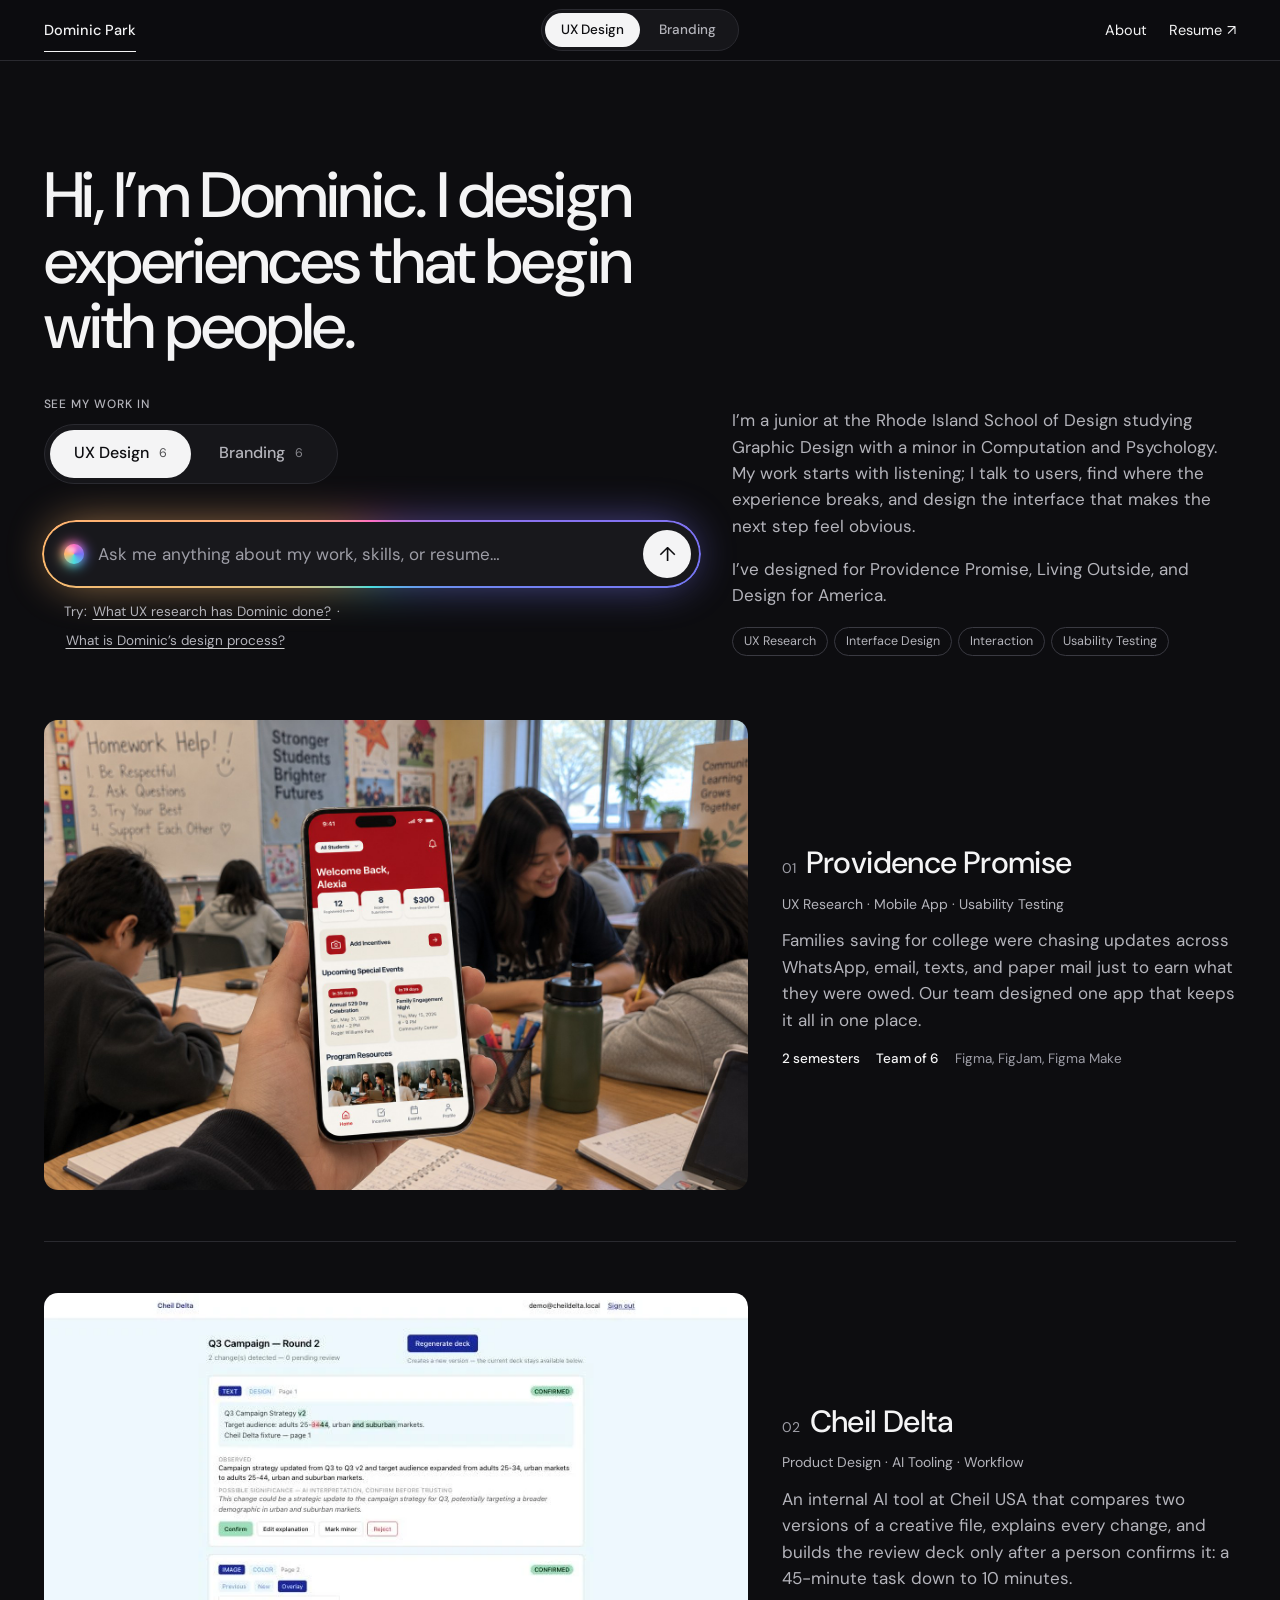
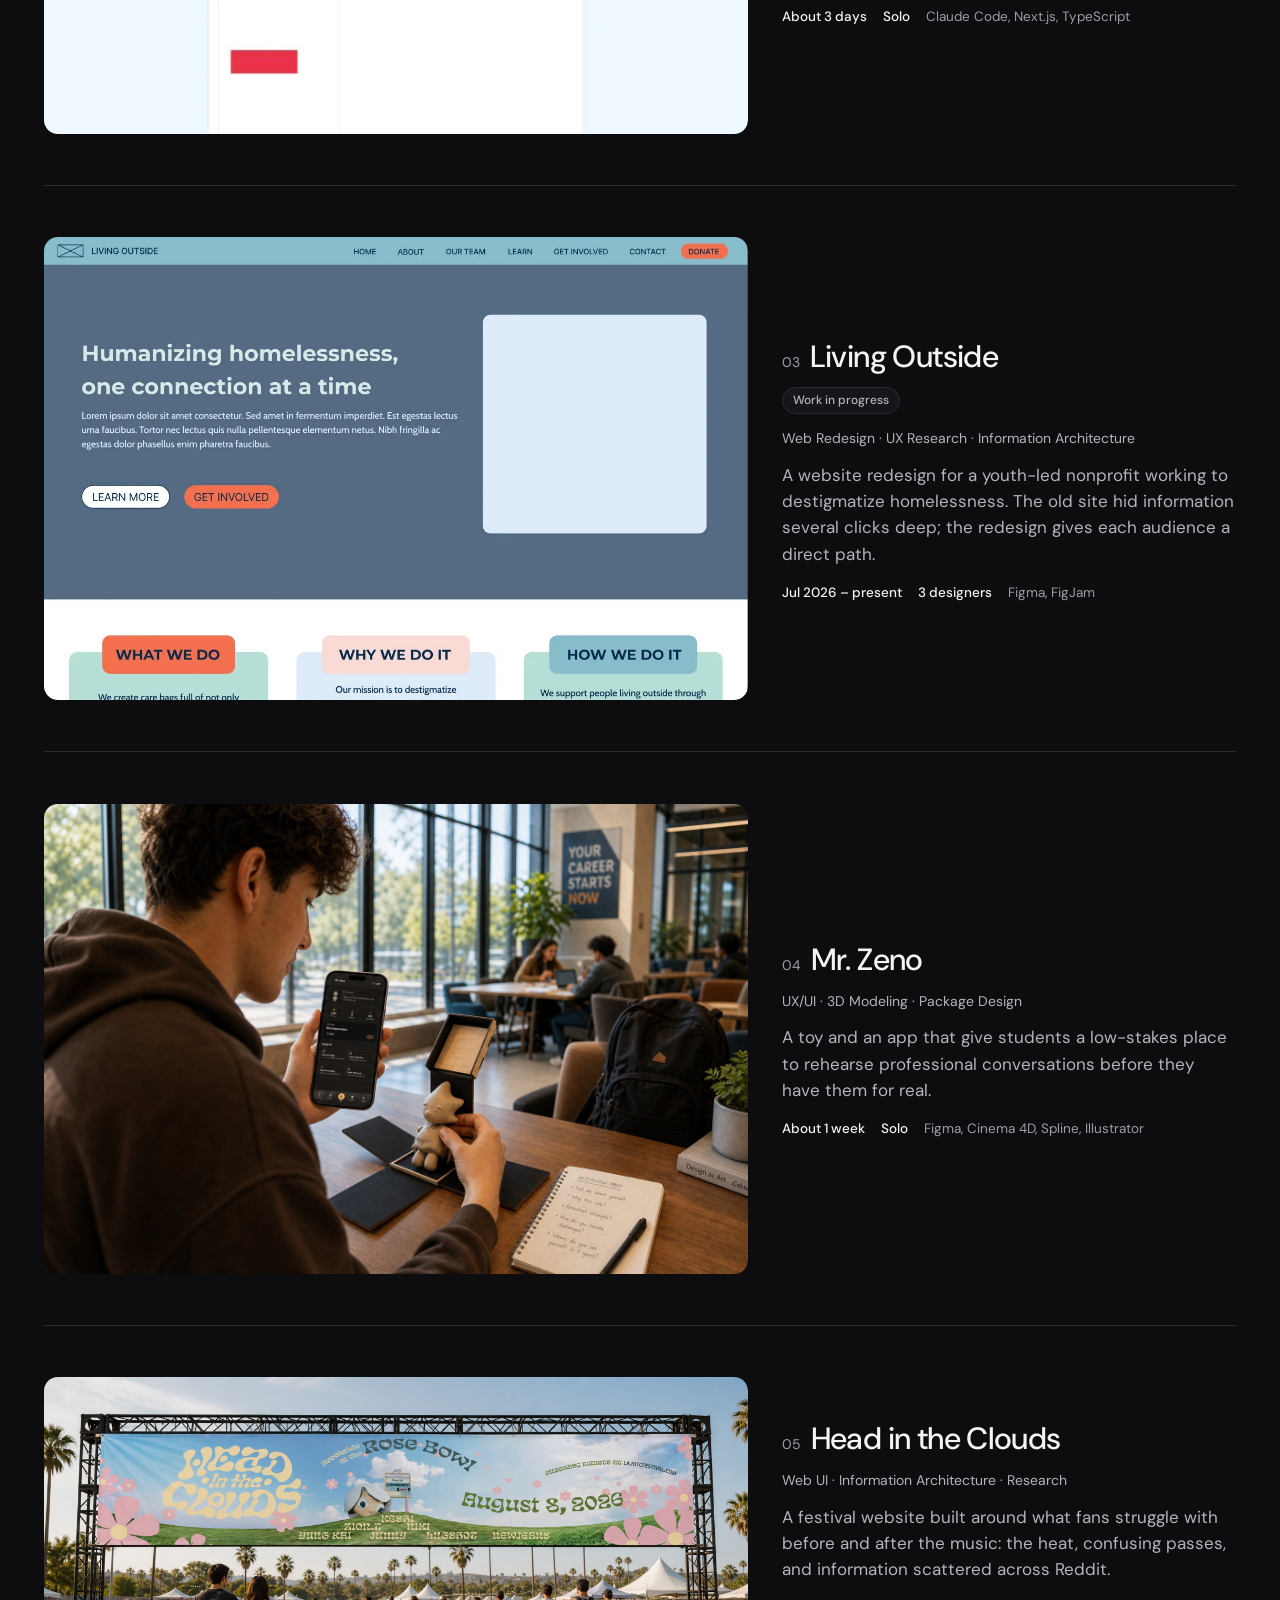
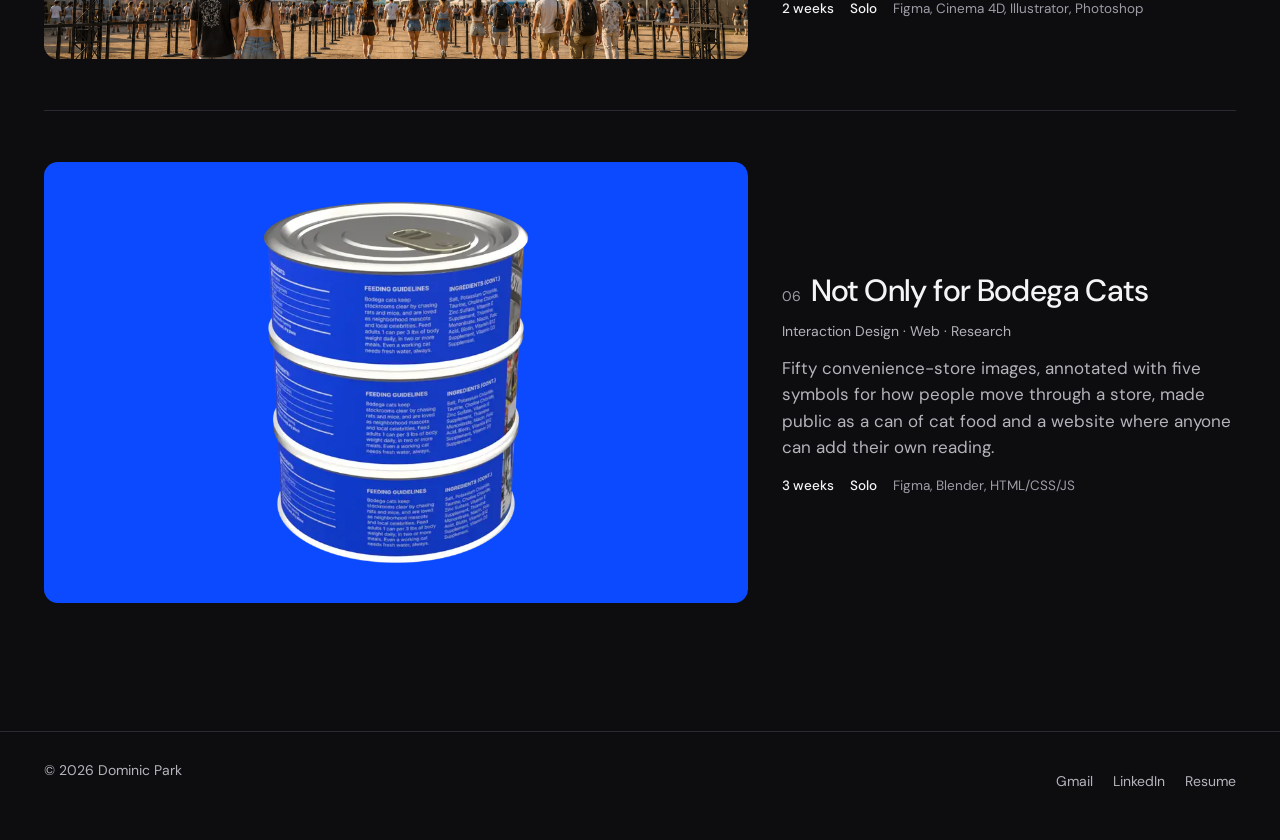
==== commit 2d3baed9: "Cheil Delta: 45 to 10 minutes, about 3 days, remove Figma link Co-Authored-By: Claude Opus 5.5 <nore" ====
--- a/index.html
+++ b/index.html
@@ -10,7 +10,7 @@
   <link rel="preconnect" href="https://fonts.googleapis.com">
   <link rel="preconnect" href="https://fonts.gstatic.com" crossorigin>
   <link href="https://fonts.googleapis.com/css2?family=DM+Sans:opsz,wght@9..40,300..600&display=swap" rel="stylesheet">
-  <link rel="stylesheet" href="css/style.css?v=21">
+  <link rel="stylesheet" href="css/style.css?v=22">
 </head>
 <body>
   <a class="skip-link" href="#main">Skip to content</a>
@@ -82,8 +82,8 @@
           <div class="card__body">
             <div class="card__top"><span class="card__index" aria-hidden="true">02</span><h3>Cheil Delta<span class="arrow" aria-hidden="true">→</span></h3></div>
             <p class="card__cats">Product Design · AI Tooling · Workflow</p>
-            <p class="card__blurb">An internal AI tool at Cheil USA that compares two versions of a creative file, explains every change, and builds the review deck only after a person confirms it: a 45-minute task down to a few minutes.</p>
-            <ul class="card__facts" aria-label="Project facts"><li><b>Cheil USA</b></li><li><b>Solo</b></li><li>Claude Code, Next.js, TypeScript</li></ul>
+            <p class="card__blurb">An internal AI tool at Cheil USA that compares two versions of a creative file, explains every change, and builds the review deck only after a person confirms it: a 45-minute task down to 10 minutes.</p>
+            <ul class="card__facts" aria-label="Project facts"><li><b>About 3 days</b></li><li><b>Solo</b></li><li>Claude Code, Next.js, TypeScript</li></ul>
           </div>
         </a>
       </li>
@@ -225,9 +225,9 @@
     </div>
   </footer>
 
-  <script src="js/main.js?v=21"></script>
-  <script src="js/assistant-kb.js?v=21"></script>
-  <script src="js/assistant-index.js?v=21"></script>
-  <script src="js/assistant.js?v=21"></script>
+  <script src="js/main.js?v=22"></script>
+  <script src="js/assistant-kb.js?v=22"></script>
+  <script src="js/assistant-index.js?v=22"></script>
+  <script src="js/assistant.js?v=22"></script>
 </body>
 </html>
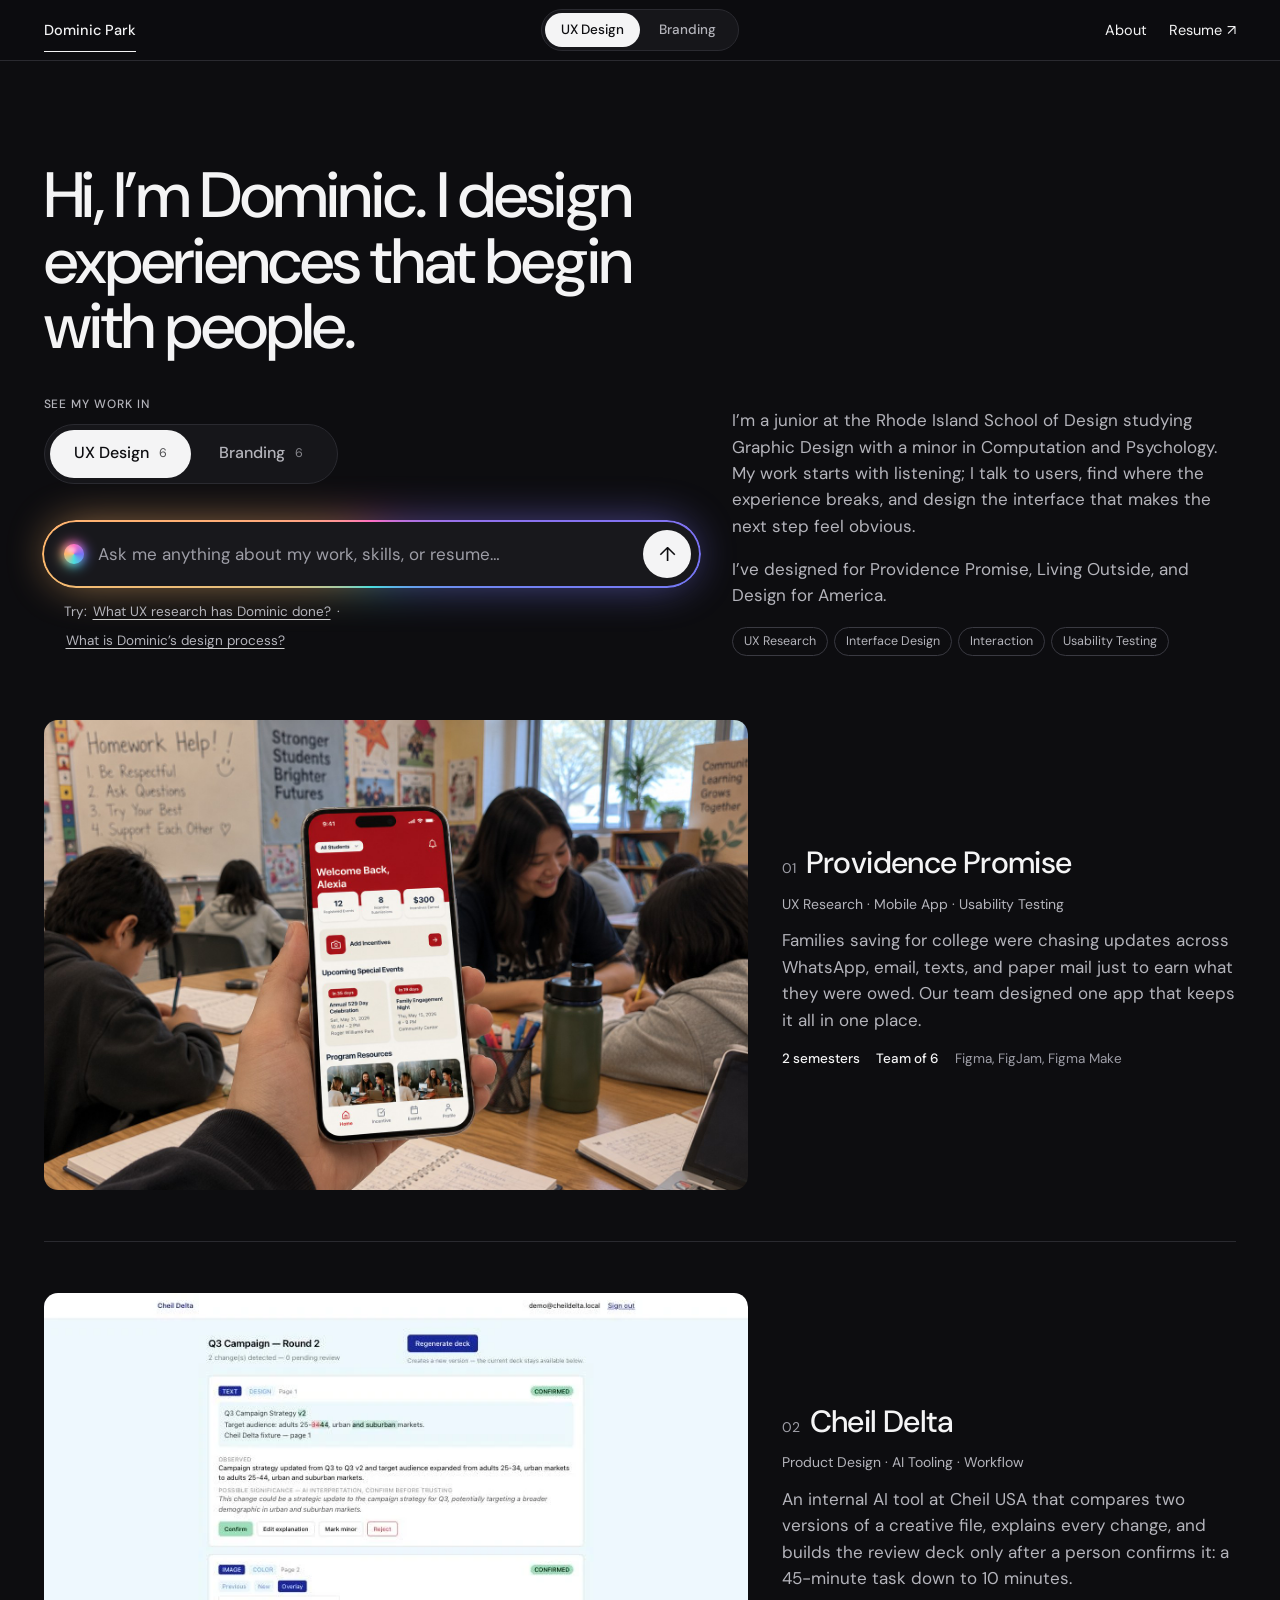
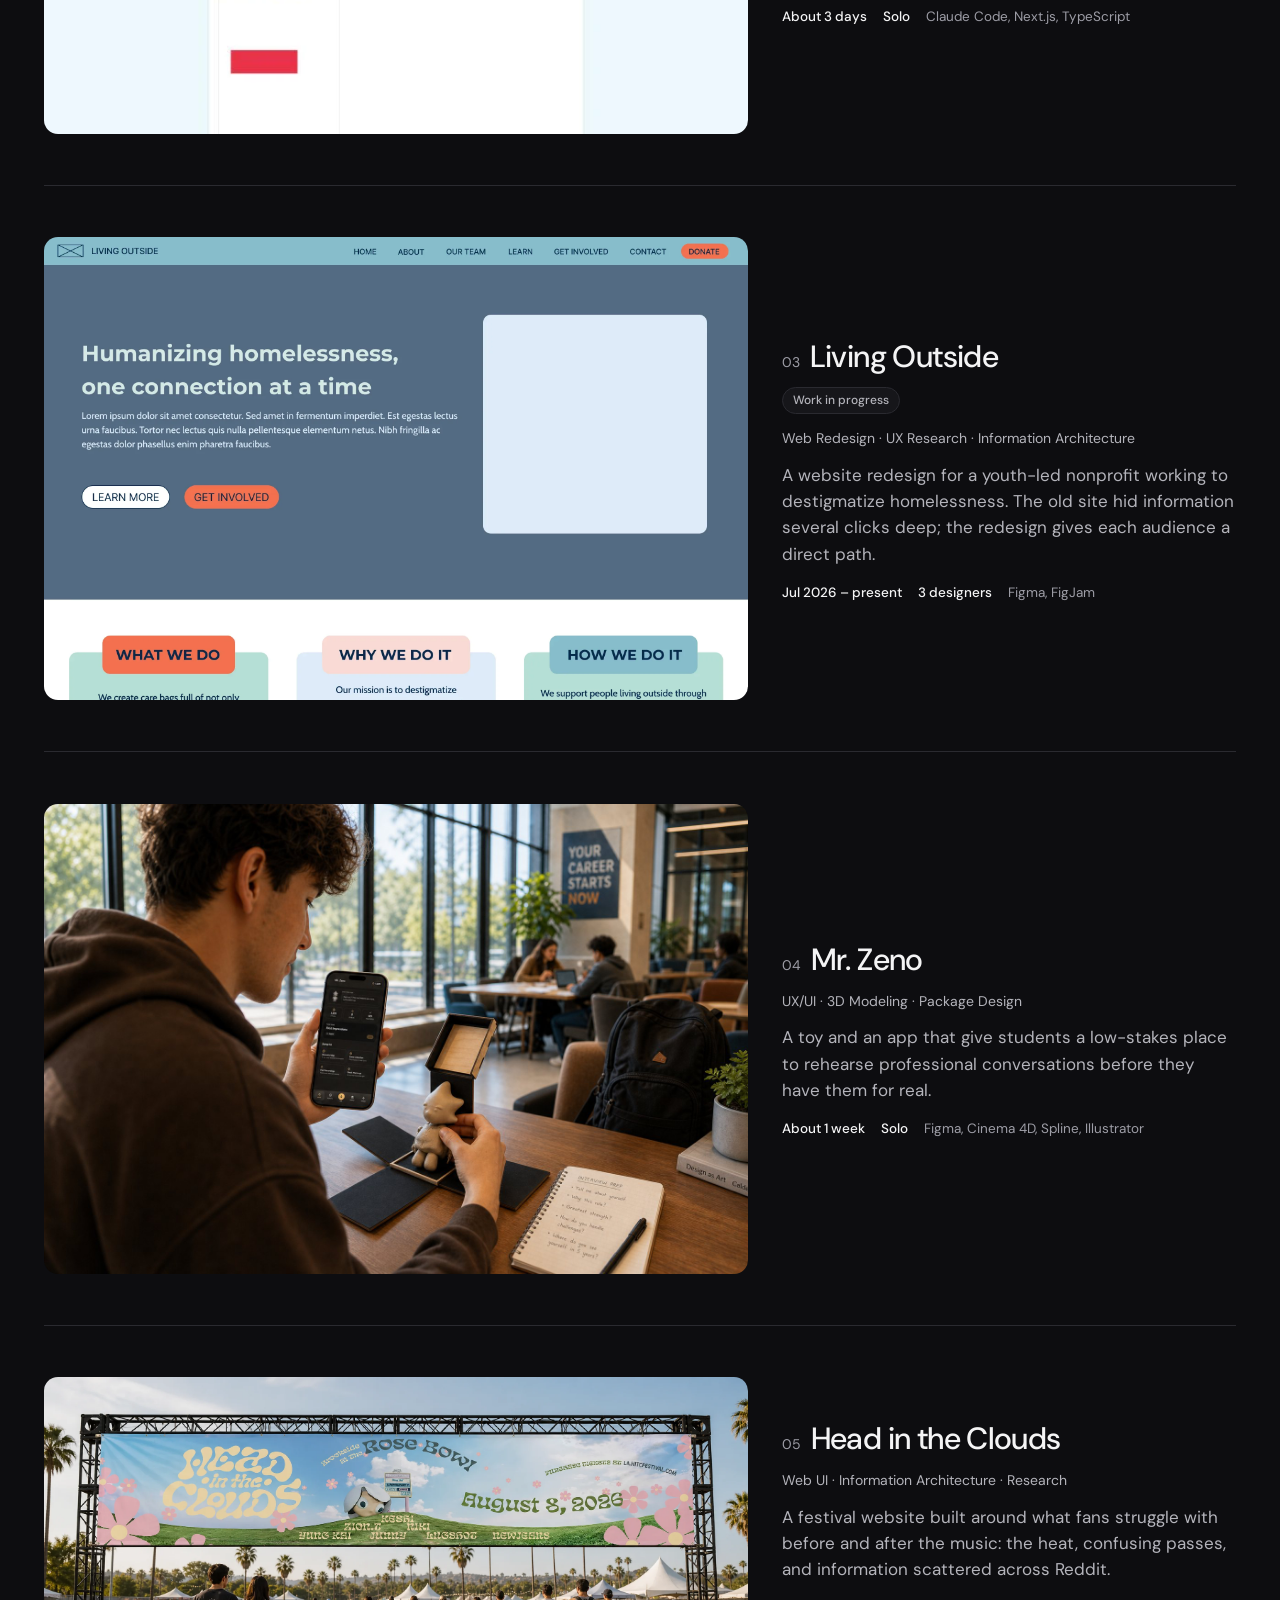
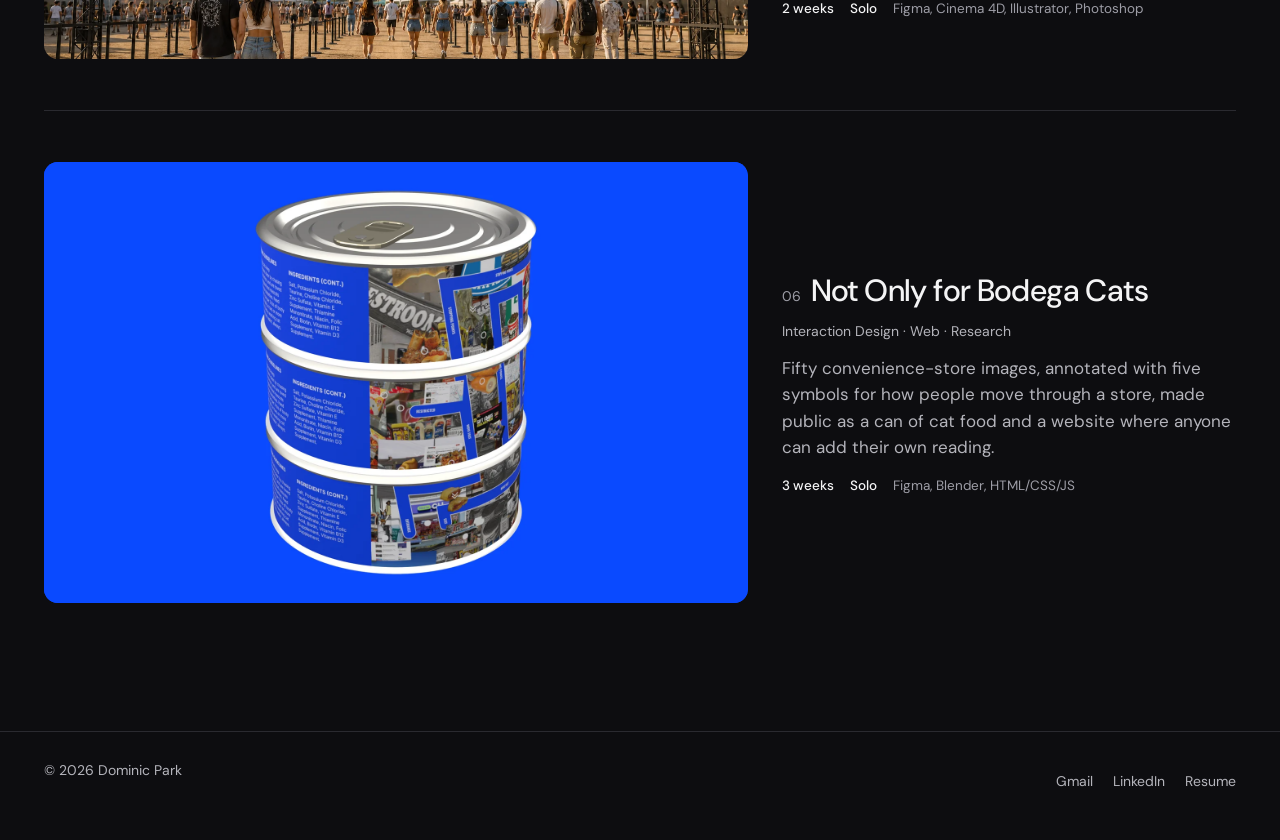
==== commit 0d0ecaac: "Sharper images: 2x Bodega can loop (H.264), full-res HITC and Living Outside exports, larger type ti" ====
--- a/index.html
+++ b/index.html
@@ -10,7 +10,7 @@
   <link rel="preconnect" href="https://fonts.googleapis.com">
   <link rel="preconnect" href="https://fonts.gstatic.com" crossorigin>
   <link href="https://fonts.googleapis.com/css2?family=DM+Sans:opsz,wght@9..40,300..600&display=swap" rel="stylesheet">
-  <link rel="stylesheet" href="css/style.css?v=22">
+  <link rel="stylesheet" href="css/style.css?v=23">
 </head>
 <body>
   <a class="skip-link" href="#main">Skip to content</a>
@@ -89,7 +89,7 @@
       </li>
       <li class="card reveal" data-show="ux">
         <a href="work/living-outside.html">
-          <div class="card__media"><img class="cover" src="assets/lo/home-top.webp" alt="Top of the redesigned Living Outside home page: Humanizing homelessness, one connection at a time" loading="lazy"></div>
+          <div class="card__media"><img class="cover" src="assets/lo/home-top.webp?v=2" alt="Top of the redesigned Living Outside home page: Humanizing homelessness, one connection at a time" loading="lazy"></div>
           <div class="card__body">
             <div class="card__top"><span class="card__index" aria-hidden="true">03</span><h3>Living Outside<span class="arrow" aria-hidden="true">→</span></h3></div>
             <p class="card__badge">Work in progress</p><p class="card__cats">Web Redesign · UX Research · Information Architecture</p>
@@ -111,7 +111,7 @@
       </li>
       <li class="card reveal" data-show="ux">
         <a href="work/head-in-the-clouds.html">
-          <div class="card__media"><img class="cover" src="assets/live/hitc-1.webp" alt="Festival entrance arch with the pastel Head in the Clouds banner, Rose Bowl, August 8, 2026" loading="lazy"></div>
+          <div class="card__media"><img class="cover" src="assets/live/hitc-1.webp?v=2" alt="Festival entrance arch with the pastel Head in the Clouds banner, Rose Bowl, August 8, 2026" loading="lazy"></div>
           <div class="card__body">
             <div class="card__top"><span class="card__index" aria-hidden="true">05</span><h3>Head in the Clouds<span class="arrow" aria-hidden="true">→</span></h3></div>
             <p class="card__cats">Web UI · Information Architecture · Research</p>
@@ -124,10 +124,7 @@
         <a href="work/bodega-cats.html">
           <div class="card__media card__media--stage">
             <div class="stage stage--bodega">
-              <picture>
-                <source srcset="assets/bodega/cans-still.webp" media="(prefers-reduced-motion: reduce)">
-                <img class="contain" src="assets/bodega/cans-spin.webp" alt="Three stacked cat food cans wrapped in a blue collage label, spinning on a bright blue background" loading="lazy">
-              </picture>
+              <video class="stage__video" src="assets/bodega/cans-spin.mp4" poster="assets/bodega/cans-still.webp?v=2" autoplay muted loop playsinline preload="metadata" aria-label="Three stacked cat food cans wrapped in a blue collage label, spinning on a bright blue background" data-motion></video>
             </div>
           </div>
           <div class="card__body">
@@ -176,7 +173,7 @@
           <div class="card__media card__media--stage">
             <div class="stage stage--type">
               <div class="glyph-row">
-                <img src="assets/live/type-01-t.webp" alt="" loading="lazy"><img src="assets/live/type-02-t.webp" alt="" loading="lazy"><img src="assets/live/type-03-t.webp" alt="" loading="lazy"><img src="assets/live/type-04-t.webp" alt="" loading="lazy"><img src="assets/live/type-05-t.webp" alt="" loading="lazy">
+                <img src="assets/type/letter-a.webp" width="344" height="344" alt="" loading="lazy"><img src="assets/type/letter-b.webp" width="344" height="344" alt="" loading="lazy"><img src="assets/type/letter-c.webp" width="344" height="344" alt="" loading="lazy"><img src="assets/type/letter-d.webp" width="344" height="344" alt="" loading="lazy"><img src="assets/type/letter-e.webp" width="344" height="344" alt="" loading="lazy">
               </div>
               <span class="sr-only">Letters A through E from the typeface: blue grid strokes filled with small yellow figures</span>
             </div>
@@ -191,7 +188,7 @@
       </li>
       <li class="card reveal" data-show="branding">
         <a href="work/head-in-the-clouds.html#identity">
-          <div class="card__media"><img class="cover" src="assets/live/hitc-7.webp" alt="Bus shelter displaying three Head in the Clouds posters with clouds, pink flowers, and the cloud-headed mascot" loading="lazy"></div>
+          <div class="card__media"><img class="cover" src="assets/live/hitc-7.webp?v=2" alt="Bus shelter displaying three Head in the Clouds posters with clouds, pink flowers, and the cloud-headed mascot" loading="lazy"></div>
           <div class="card__body">
             <div class="card__top"><span class="card__index" aria-hidden="true">05</span><h3>Head in the Clouds: identity<span class="arrow" aria-hidden="true">→</span></h3></div>
             <p class="card__badge">Also in UX Design</p><p class="card__cats">Brand Identity · Merch · 3D Visuals</p>
@@ -225,9 +222,9 @@
     </div>
   </footer>
 
-  <script src="js/main.js?v=22"></script>
-  <script src="js/assistant-kb.js?v=22"></script>
-  <script src="js/assistant-index.js?v=22"></script>
-  <script src="js/assistant.js?v=22"></script>
+  <script src="js/main.js?v=23"></script>
+  <script src="js/assistant-kb.js?v=23"></script>
+  <script src="js/assistant-index.js?v=23"></script>
+  <script src="js/assistant.js?v=23"></script>
 </body>
 </html>
--- a/css/style.css
+++ b/css/style.css
@@ -884,3 +884,6 @@
   .pipeline__tag { grid-row: auto; }
   .pipeline li + li::before { left: 28px; }
 }
+.stage__video { position: absolute; inset: 0; width: 100%; height: 100%; object-fit: cover; display: block; }
+/* Screenshots captured at 800 px: never stretch them far past their real size */
+.browser--native { max-width: 880px; margin: 0 auto; }
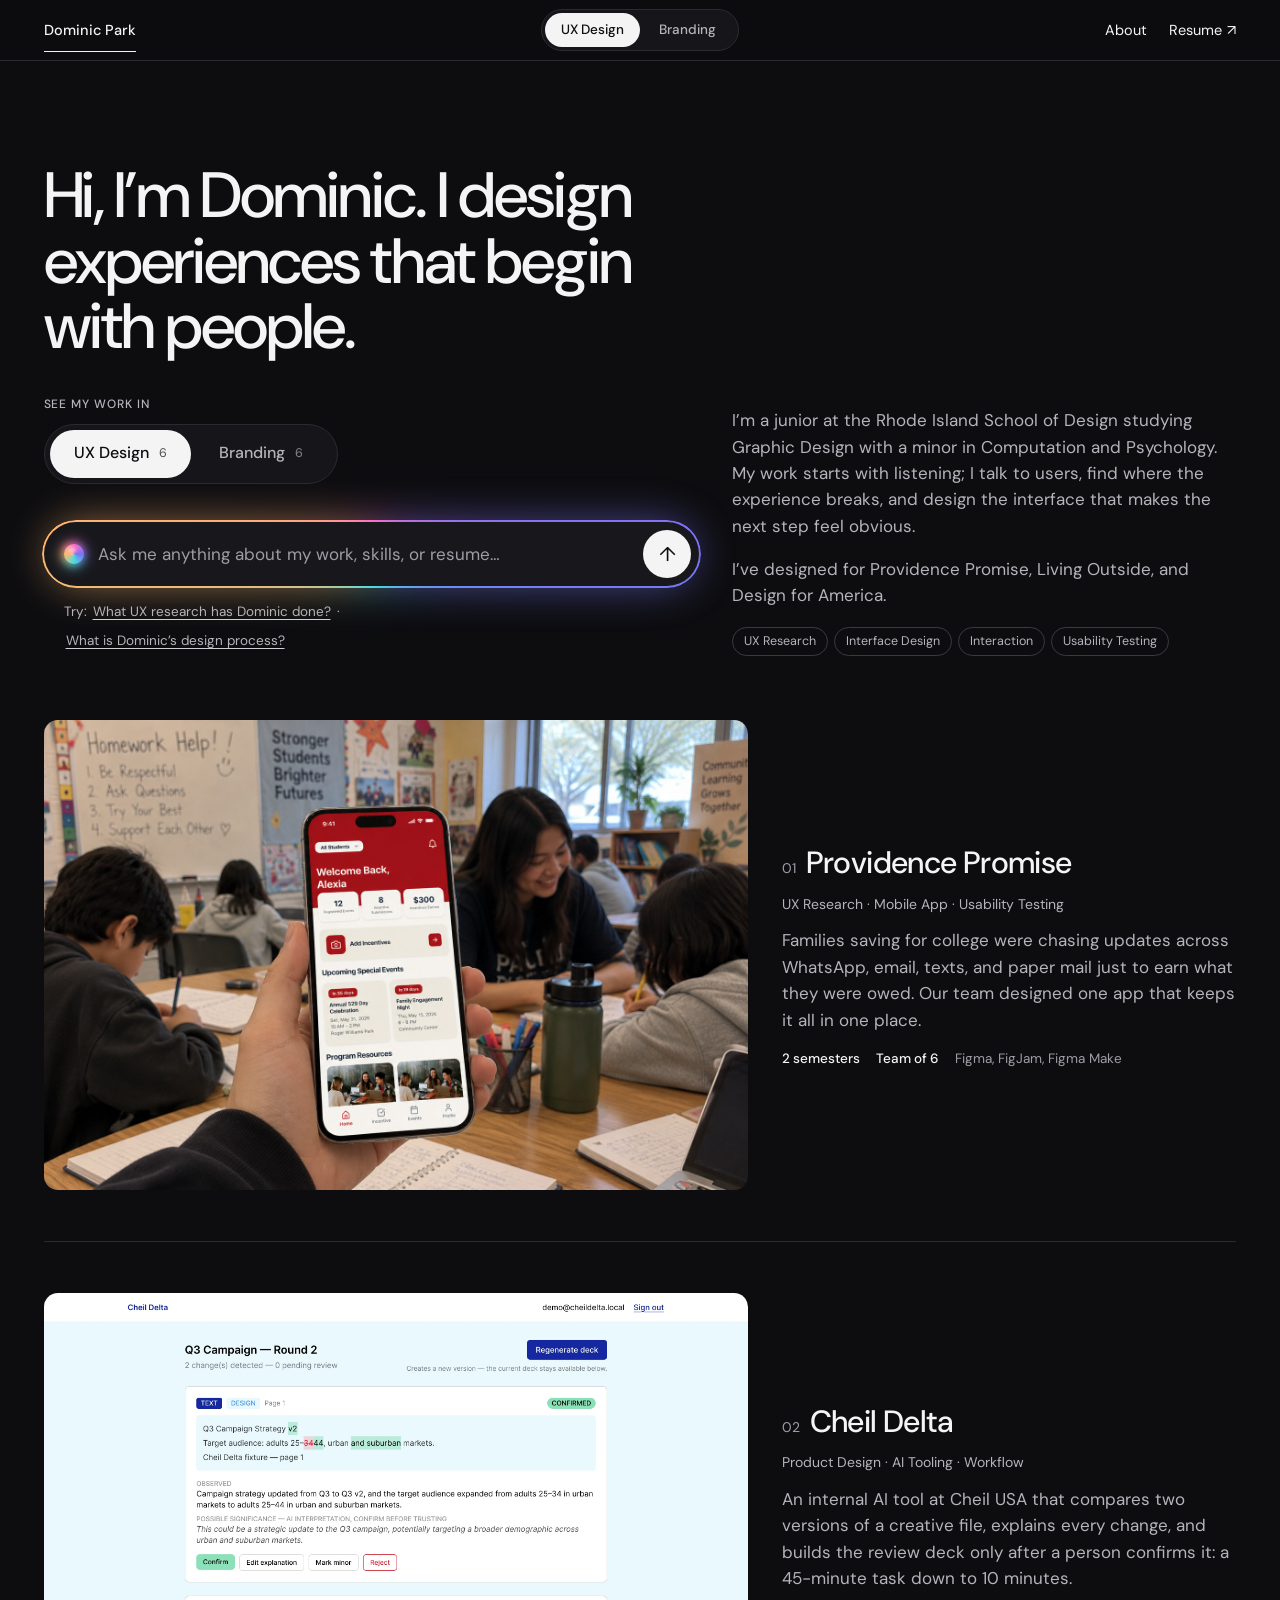
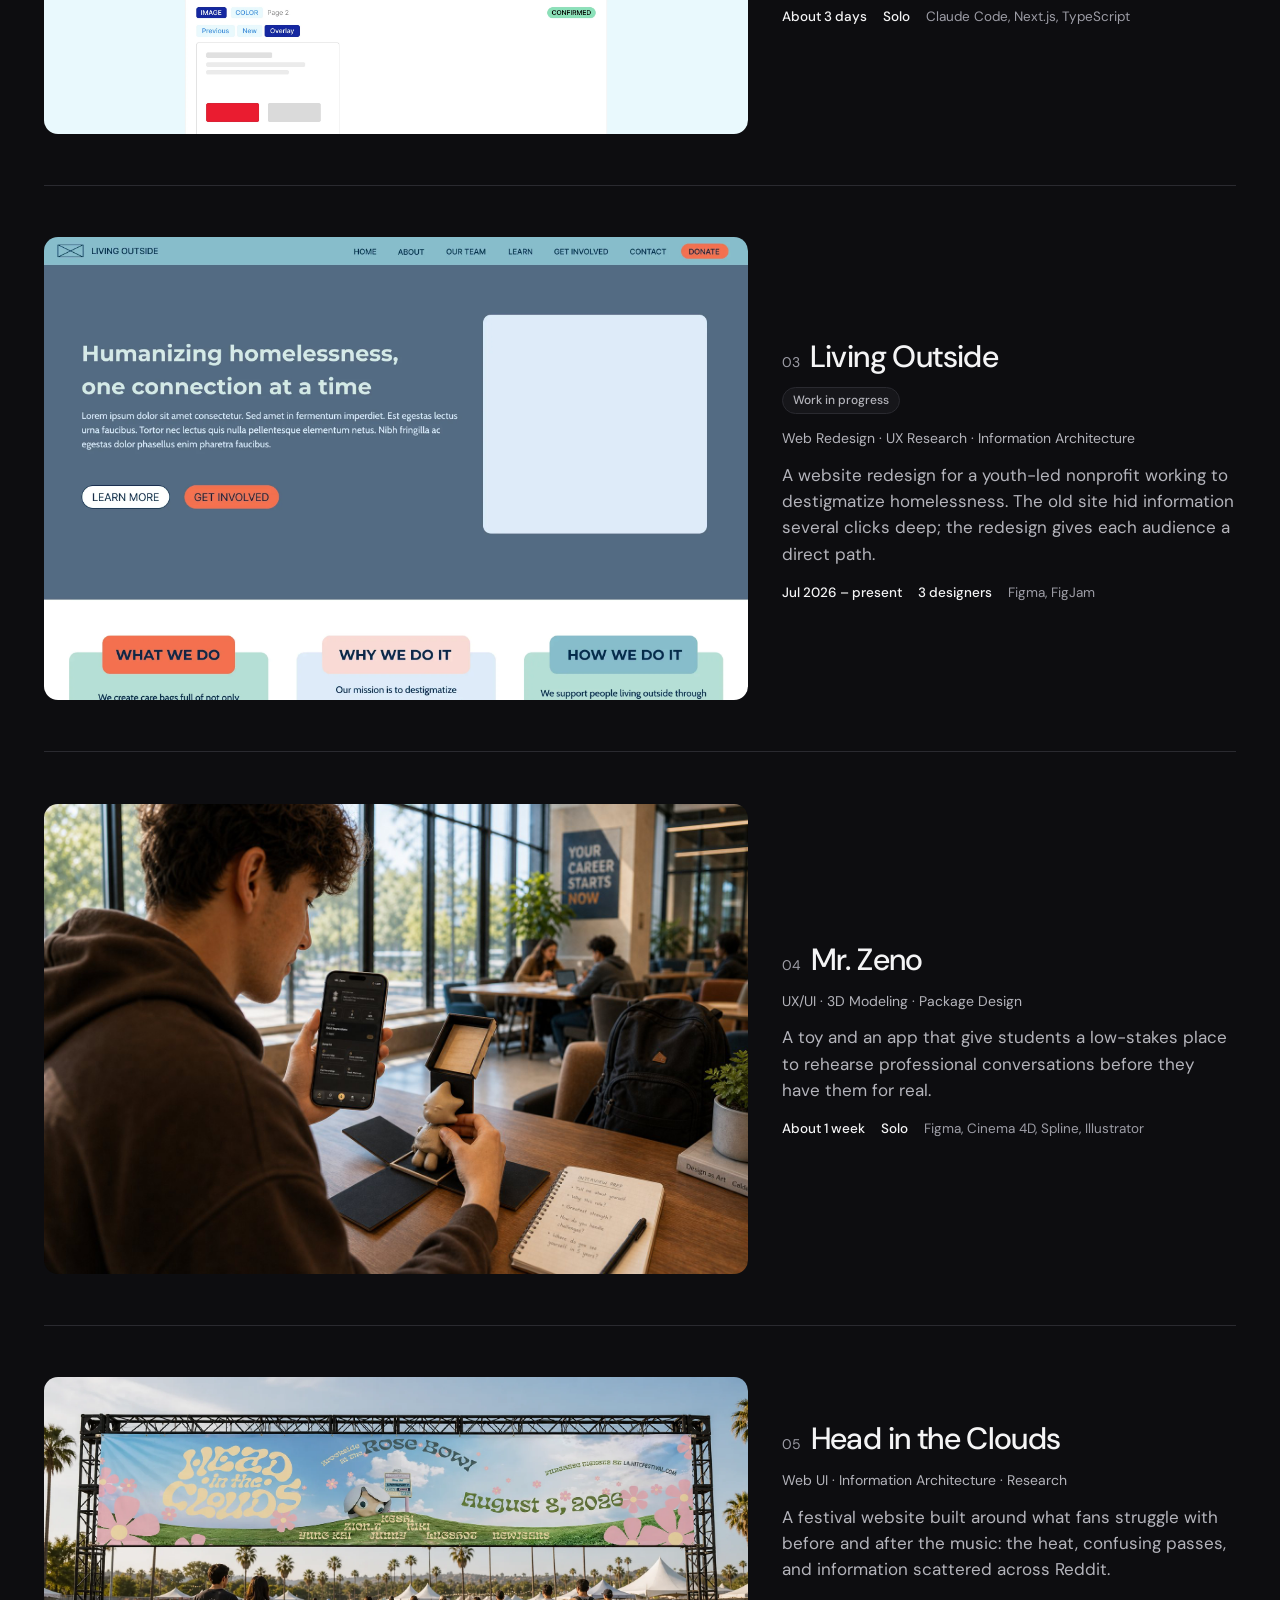
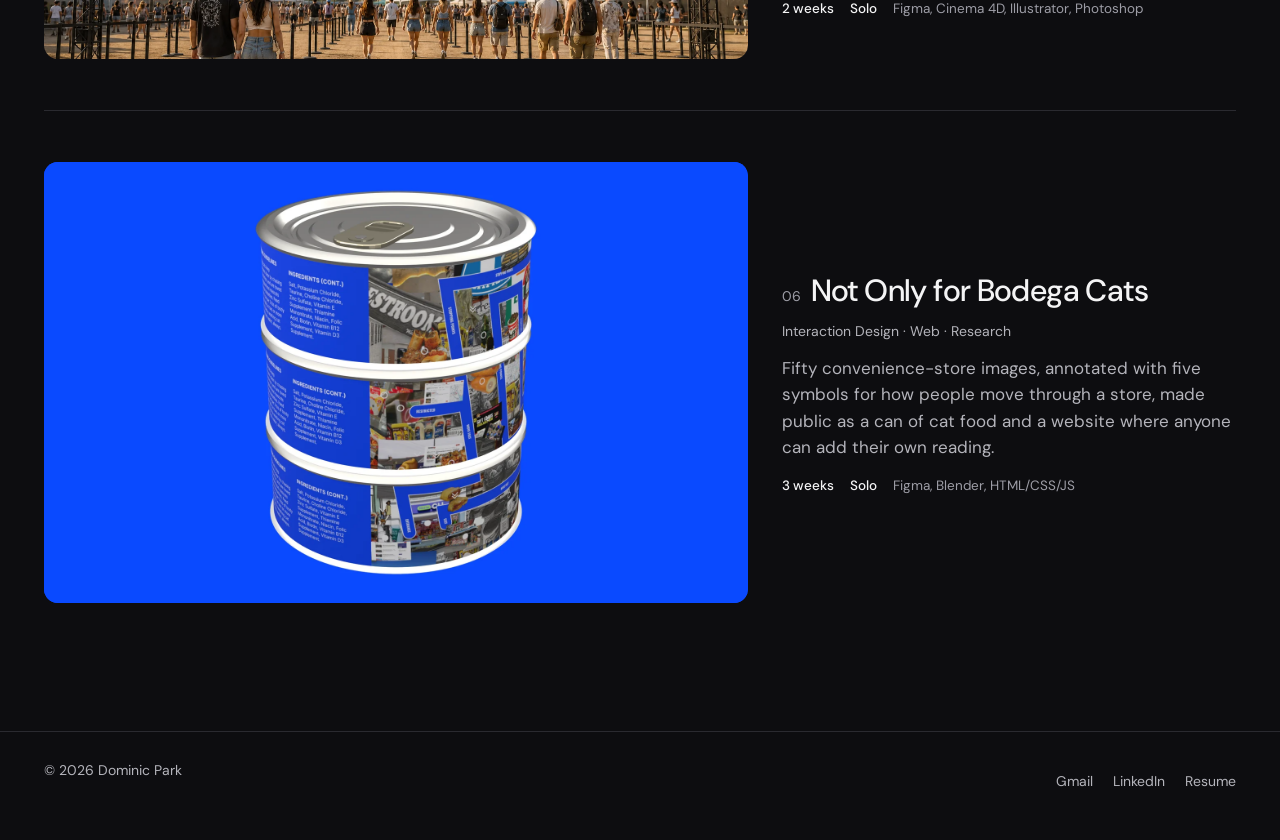
==== commit 7394712a: "Cheil Delta: high-resolution screens rebuilt in Figma (2560x1600) Co-Authored-By: Claude Opus 5.5 <n" ====
--- a/index.html
+++ b/index.html
@@ -10,7 +10,7 @@
   <link rel="preconnect" href="https://fonts.googleapis.com">
   <link rel="preconnect" href="https://fonts.gstatic.com" crossorigin>
   <link href="https://fonts.googleapis.com/css2?family=DM+Sans:opsz,wght@9..40,300..600&display=swap" rel="stylesheet">
-  <link rel="stylesheet" href="css/style.css?v=23">
+  <link rel="stylesheet" href="css/style.css?v=24">
 </head>
 <body>
   <a class="skip-link" href="#main">Skip to content</a>
@@ -78,7 +78,7 @@
       </li>
       <li class="card reveal" data-show="ux">
         <a href="work/cheil-delta.html">
-          <div class="card__media"><img class="cover" src="assets/delta/review.webp" alt="Cheil Delta review screen: AI-flagged changes between two versions of a campaign file, each waiting for a person to confirm, edit, or reject it" loading="lazy"></div>
+          <div class="card__media"><img class="cover" src="assets/delta/review.webp?v=2" alt="Cheil Delta review screen: AI-flagged changes between two versions of a campaign file, each waiting for a person to confirm, edit, or reject it" loading="lazy"></div>
           <div class="card__body">
             <div class="card__top"><span class="card__index" aria-hidden="true">02</span><h3>Cheil Delta<span class="arrow" aria-hidden="true">→</span></h3></div>
             <p class="card__cats">Product Design · AI Tooling · Workflow</p>
@@ -222,9 +222,9 @@
     </div>
   </footer>
 
-  <script src="js/main.js?v=23"></script>
-  <script src="js/assistant-kb.js?v=23"></script>
-  <script src="js/assistant-index.js?v=23"></script>
-  <script src="js/assistant.js?v=23"></script>
+  <script src="js/main.js?v=24"></script>
+  <script src="js/assistant-kb.js?v=24"></script>
+  <script src="js/assistant-index.js?v=24"></script>
+  <script src="js/assistant.js?v=24"></script>
 </body>
 </html>
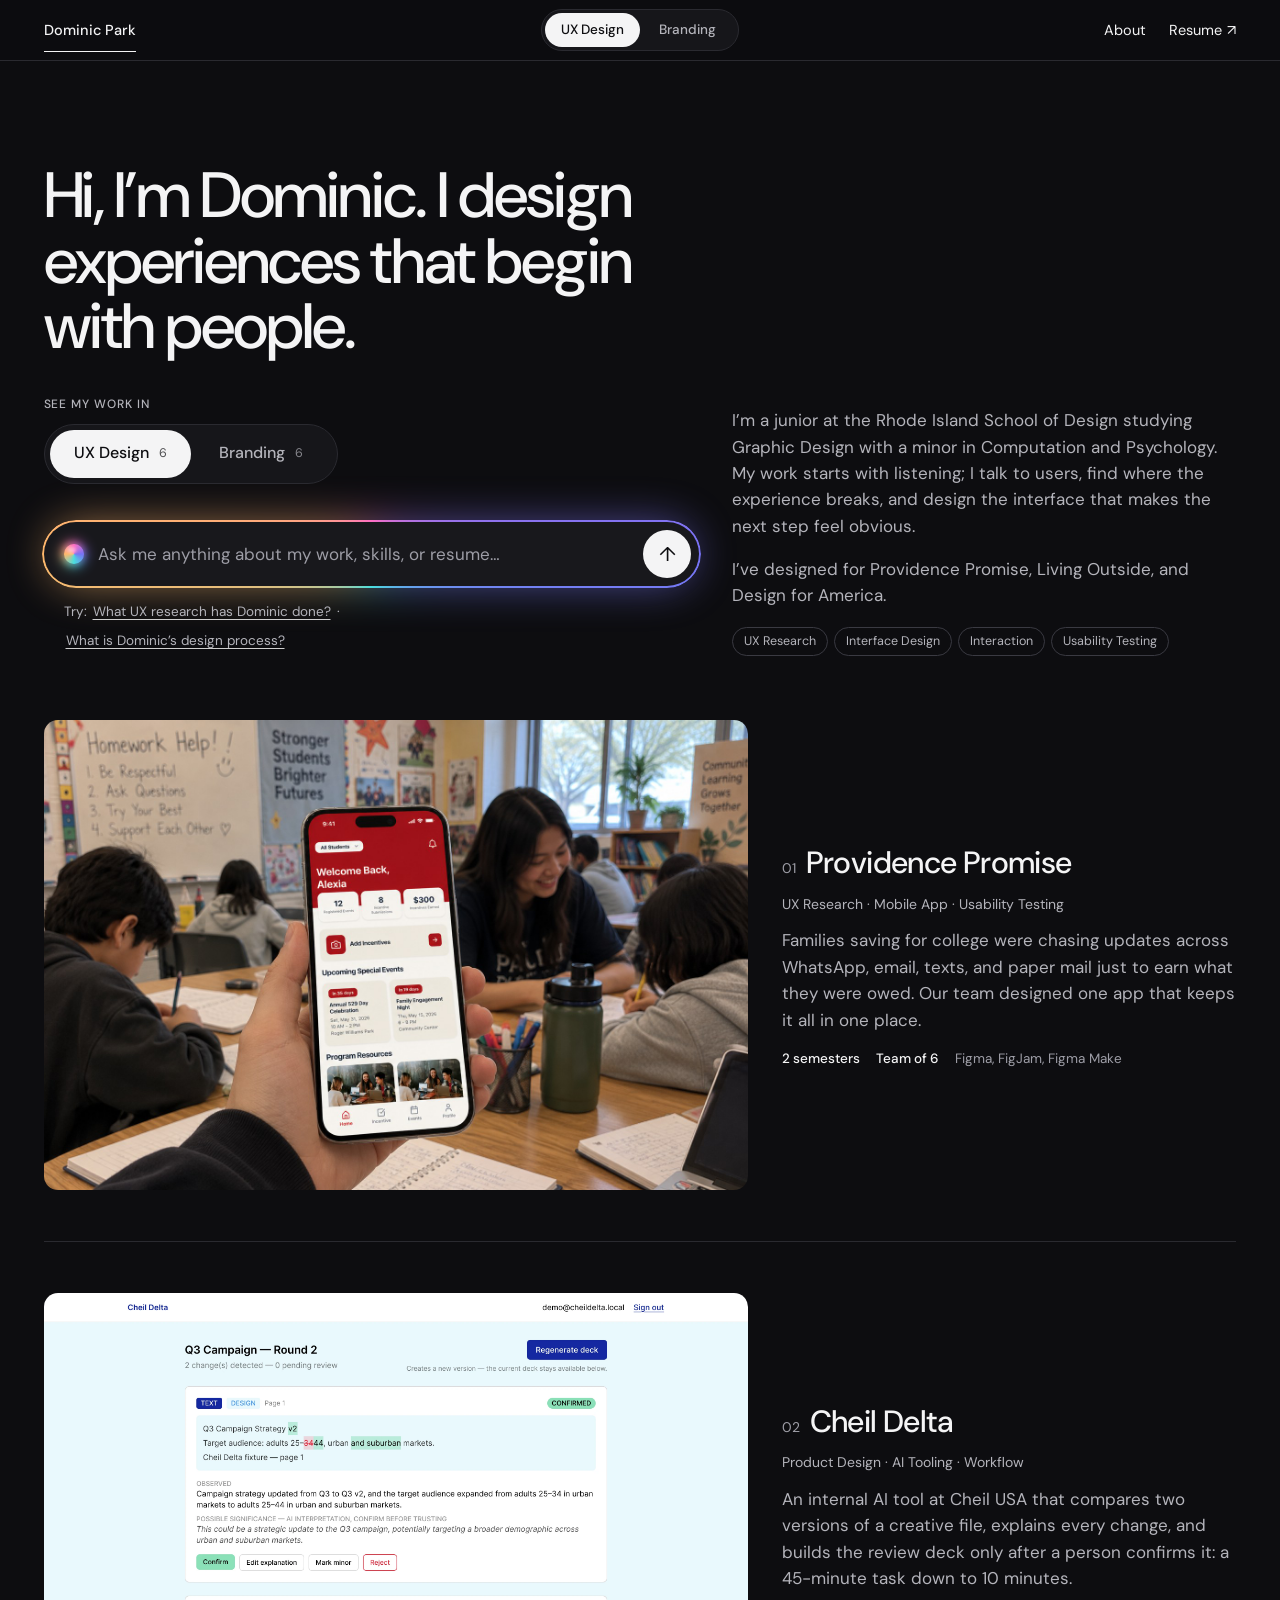
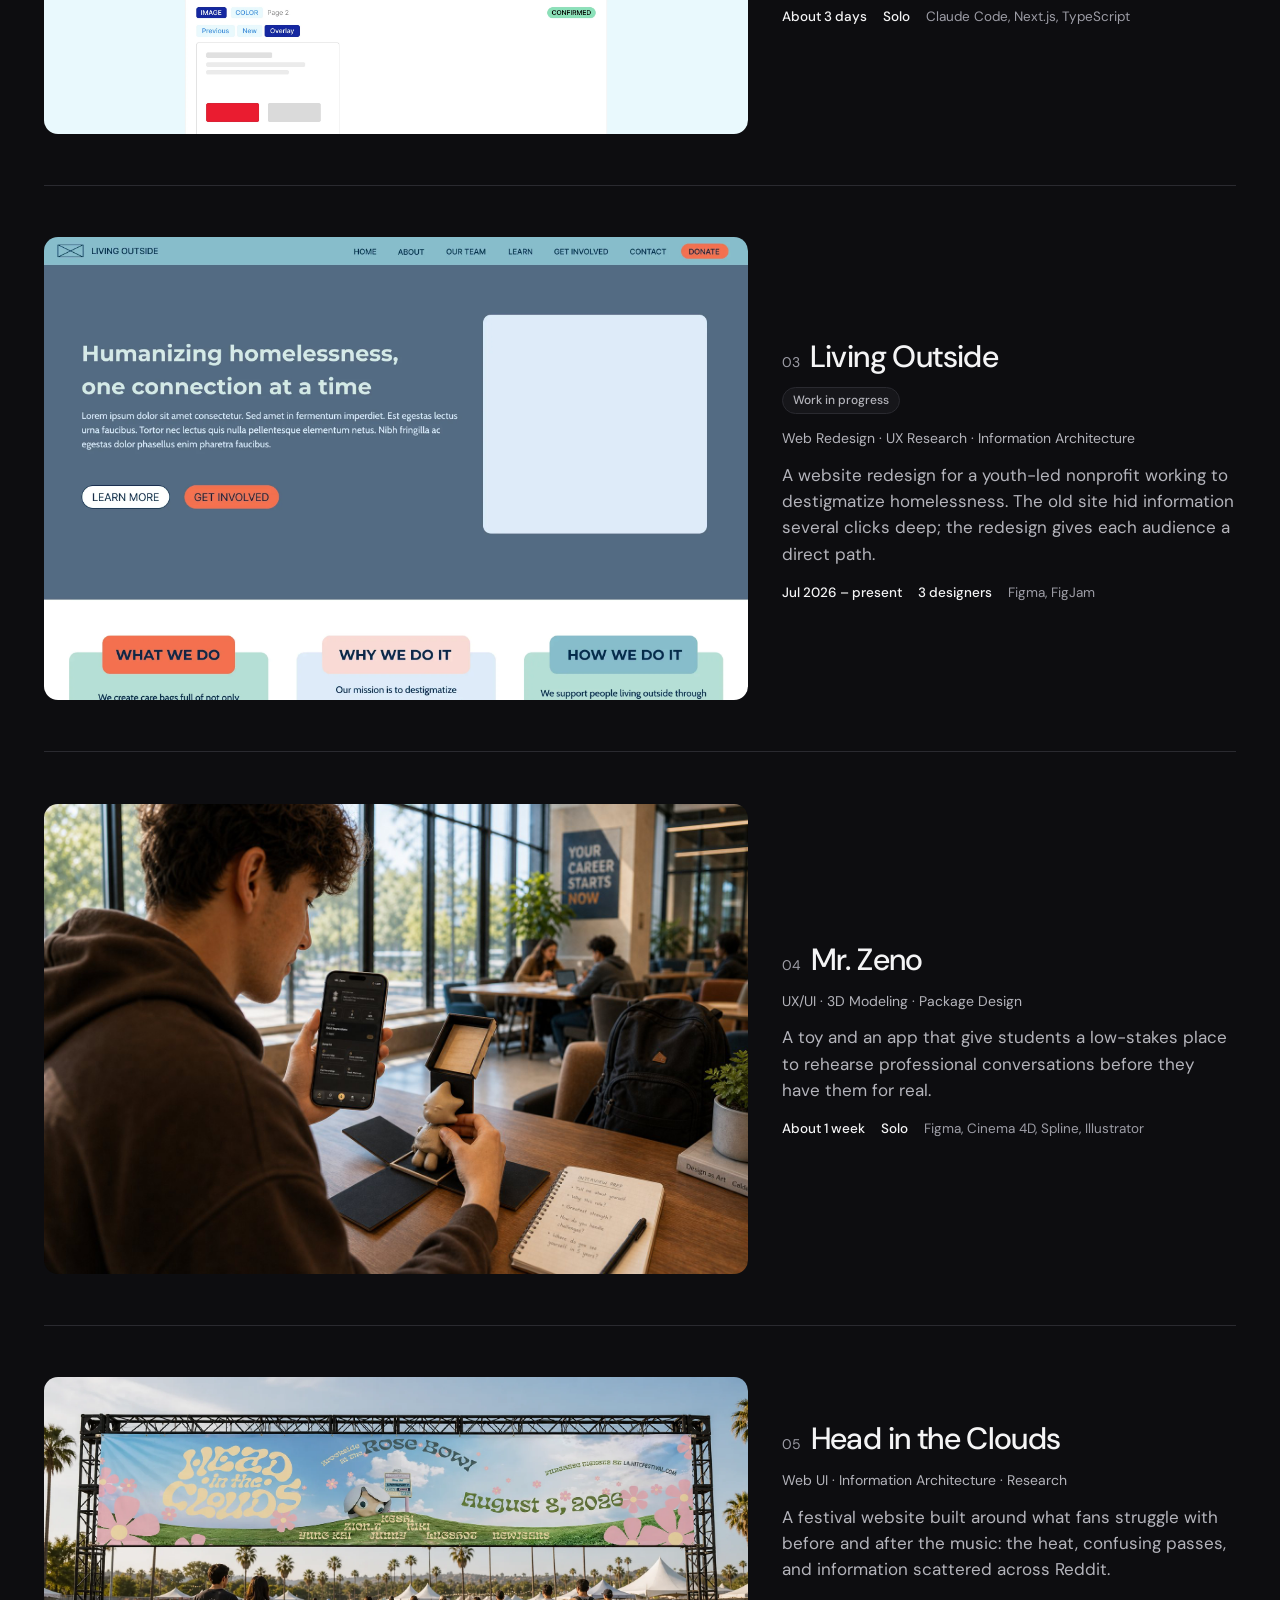
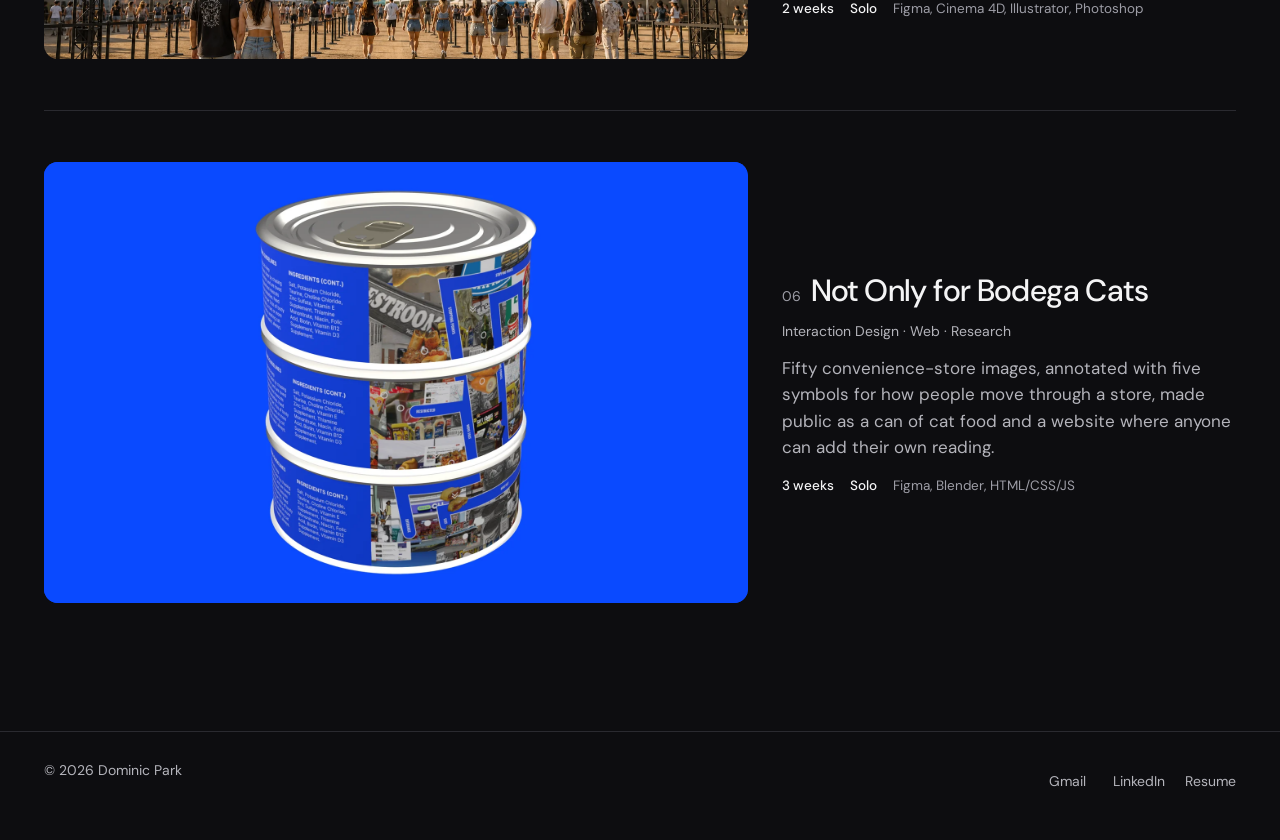
==== commit c42bf21e: "Keep the Ask blob above the footer; touch-target and contrast fixes from UI review Co-Authored-By: C" ====
--- a/index.html
+++ b/index.html
@@ -10,7 +10,7 @@
   <link rel="preconnect" href="https://fonts.googleapis.com">
   <link rel="preconnect" href="https://fonts.gstatic.com" crossorigin>
   <link href="https://fonts.googleapis.com/css2?family=DM+Sans:opsz,wght@9..40,300..600&display=swap" rel="stylesheet">
-  <link rel="stylesheet" href="css/style.css?v=24">
+  <link rel="stylesheet" href="css/style.css?v=28">
 </head>
 <body>
   <a class="skip-link" href="#main">Skip to content</a>
@@ -27,7 +27,7 @@
       </div>
       <nav class="site-header__right" aria-label="Secondary">
         <a class="link" href="about.html">About</a>
-        <a class="link" href="Dominic-Park-Resume.pdf" target="_blank" rel="noopener">Resume <span class="arrow arrow--ne" aria-hidden="true">↗</span><span class="sr-only">(PDF, opens in a new tab)</span></a>
+        <a class="link" href="Dominic-Park-Resume.pdf?v=2" target="_blank" rel="noopener">Resume <span class="arrow arrow--ne" aria-hidden="true">↗</span><span class="sr-only">(PDF, opens in a new tab)</span></a>
       </nav>
     </div>
   </header>
@@ -217,14 +217,14 @@
       <nav aria-label="Contact">
         <a class="link" href="mailto:dominic.park.j@gmail.com">Gmail</a>
         <a class="link" href="https://www.linkedin.com/in/dominic-park-b2a814282/" target="_blank" rel="noopener">LinkedIn<span class="sr-only"> (opens in a new tab)</span></a>
-        <a class="link" href="Dominic-Park-Resume.pdf" target="_blank" rel="noopener">Resume<span class="sr-only"> (PDF, opens in a new tab)</span></a>
+        <a class="link" href="Dominic-Park-Resume.pdf?v=2" target="_blank" rel="noopener">Resume<span class="sr-only"> (PDF, opens in a new tab)</span></a>
       </nav>
     </div>
   </footer>
 
-  <script src="js/main.js?v=24"></script>
-  <script src="js/assistant-kb.js?v=24"></script>
-  <script src="js/assistant-index.js?v=24"></script>
-  <script src="js/assistant.js?v=24"></script>
+  <script src="js/main.js?v=28"></script>
+  <script src="js/assistant-kb.js?v=28"></script>
+  <script src="js/assistant-index.js?v=28"></script>
+  <script src="js/assistant.js?v=28"></script>
 </body>
 </html>
--- a/css/style.css
+++ b/css/style.css
@@ -654,7 +654,7 @@
 .ask-hero__try button:hover { color: var(--ink); text-decoration-color: currentColor; }
 
 /* Floating blob */
-.ask-fab { position: fixed; z-index: 60; right: calc(20px + env(safe-area-inset-right)); bottom: calc(20px + env(safe-area-inset-bottom)); width: 72px; height: 72px; display: grid; place-items: center; border: 0; padding: 0; background: none; cursor: pointer; border-radius: 50%;
+.ask-fab { position: fixed; z-index: 60; right: calc(20px + env(safe-area-inset-right)); bottom: max(calc(20px + env(safe-area-inset-bottom)), calc(var(--ask-footer, 0px) + 12px)); width: 72px; height: 72px; display: grid; place-items: center; border: 0; padding: 0; background: none; cursor: pointer; border-radius: 50%;
   transition: opacity 420ms var(--ease), transform 520ms cubic-bezier(.2,1.3,.4,1), visibility 420ms; }
 .ask-fab:focus-visible { outline-offset: 4px; }
 .ask-fab__label { position: absolute; right: calc(100% + 10px); top: 50%; transform: translate(8px, -50%); opacity: 0; pointer-events: none; white-space: nowrap; background: var(--ink); color: #fff; font-size: 13.5px; font-weight: 500; padding: 8px 14px; border-radius: 999px; transition: opacity var(--t-med) var(--ease), transform var(--t-med) var(--ease); }
@@ -718,7 +718,7 @@
 @media (max-width: 699px) {
   .ask-bar { height: 56px; padding-left: 16px; }
   .ask-bar input { font-size: 16px; }
-  .ask-send { width: 42px; height: 42px; }
+  .ask-send { width: 44px; height: 44px; }
   .ask-hero__try { margin-left: 4px; }
   .ask-orb--presence { --s: 92px; }
   .ask-chips { flex-direction: column; align-items: stretch; text-align: left; }
@@ -726,7 +726,7 @@
   .ask-close span:first-child, .ask-close kbd { display: none; }
   .ask-close { width: 44px; padding: 0; justify-content: center; font-size: 17px; }
   .ask-hide-sm { display: none; }
-  .ask-fab { right: calc(14px + env(safe-area-inset-right)); bottom: calc(14px + env(safe-area-inset-bottom)); }
+  .ask-fab { right: calc(14px + env(safe-area-inset-right)); bottom: max(calc(14px + env(safe-area-inset-bottom)), calc(var(--ask-footer, 0px) + 10px)); }
 }
 @media (prefers-reduced-motion: reduce) {
   .ask-orb, .ask-orb i, .ask-bar { animation: none !important; }
@@ -887,3 +887,18 @@
 .stage__video { position: absolute; inset: 0; width: 100%; height: 100%; object-fit: cover; display: block; }
 /* Screenshots captured at 800 px: never stretch them far past their real size */
 .browser--native { max-width: 880px; margin: 0 auto; }
+
+/* UI review fixes: touch targets and contrast on the light mockup chrome */
+.skip-link { min-height: 44px; display: inline-flex; align-items: center; padding: 0 14px; }
+.site-header a.link { min-width: 44px; justify-content: center; }
+.ask-hero__try button { position: relative; }
+.ask-hero__try button::after { content: ""; position: absolute; inset: -12px -4px; }
+.video-toggle { min-height: 44px; min-width: 44px; }
+.slot { min-width: 44px; }
+.chapter__text p > .link:only-child { display: inline-flex; align-items: center; min-height: 44px; }
+.browser__bar span { color: #595959; }                 /* sits on a light bar in both themes */
+.model-figure figcaption { color: #555; }              /* sits on a white card in both themes */
+.tester__word { flex-wrap: wrap; }                     /* a long word wraps instead of scrolling the page at 320px */
+.tester__size input { height: 24px; }
+.site-footer a.link { display: inline-flex; align-items: center; min-width: 44px; }
+.takeaway .impact p > .link:only-child { display: inline-flex; align-items: center; min-height: 44px; }
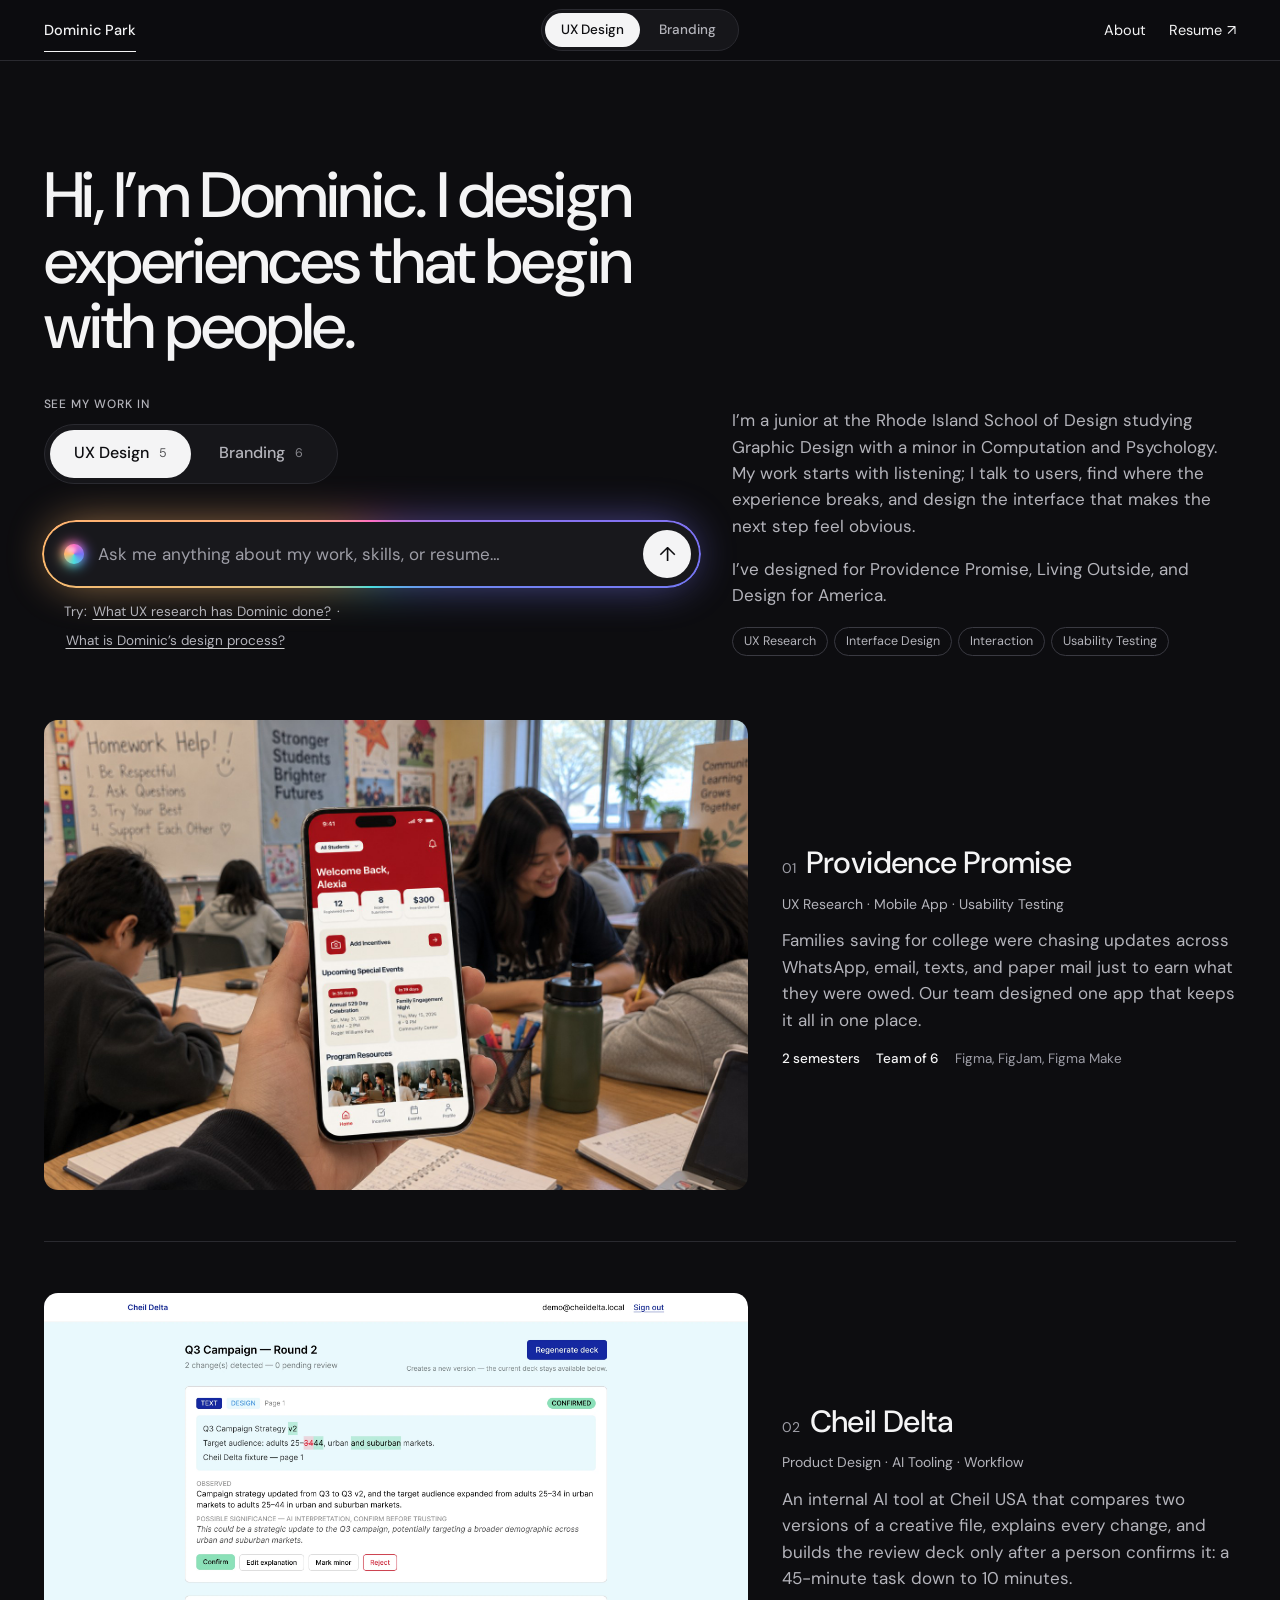
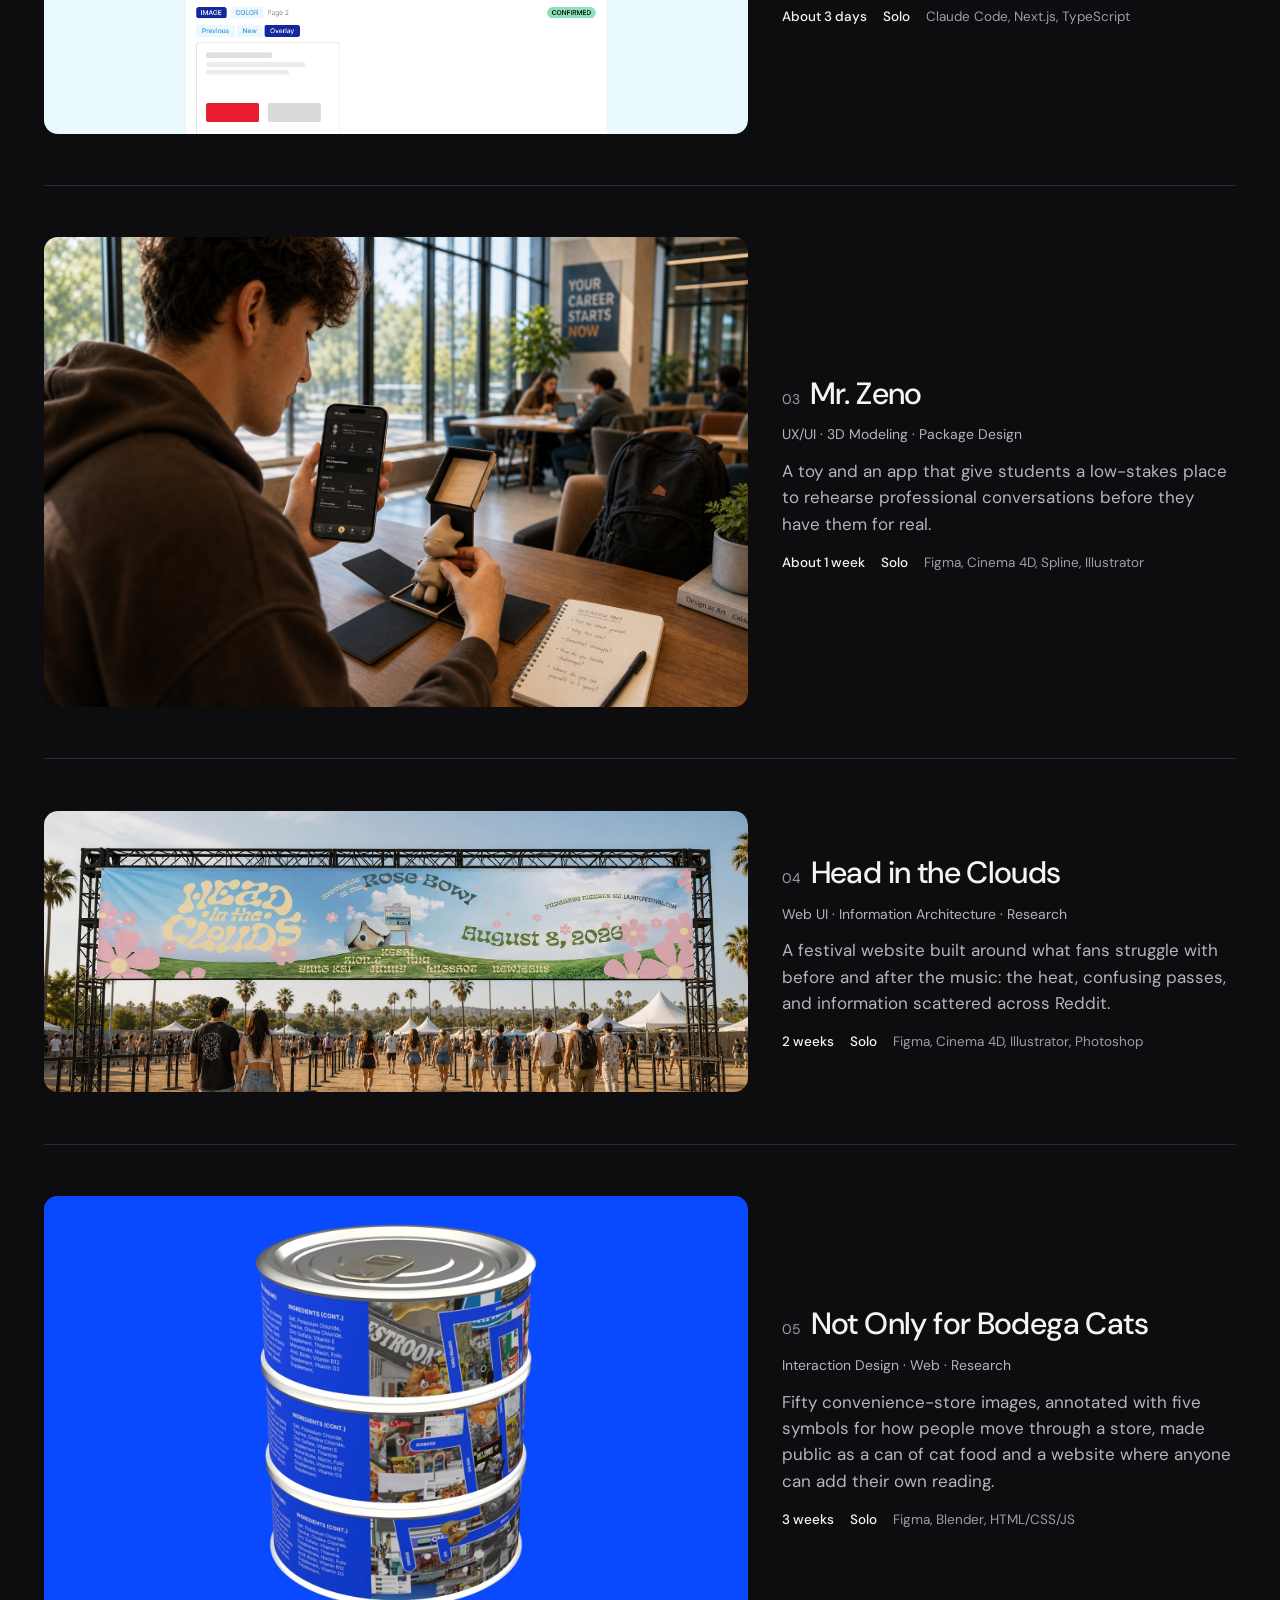
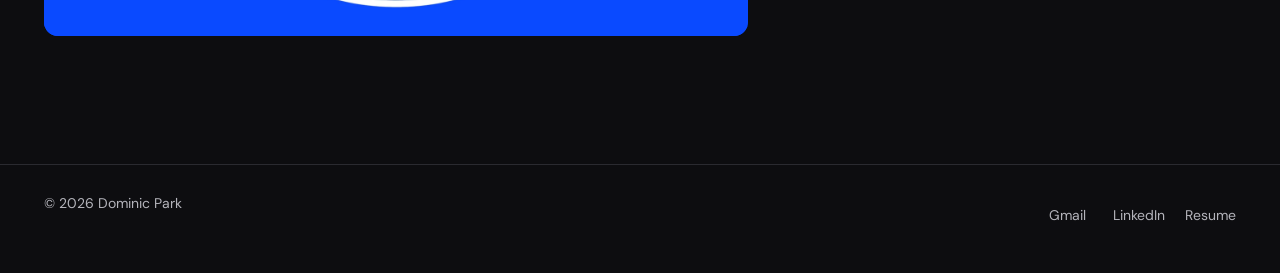
==== commit ed1c1d22: "Remove the Living Outside project (page, assets, home card, links, assistant) Co-Authored-By: Claude" ====
--- a/index.html
+++ b/index.html
@@ -10,7 +10,7 @@
   <link rel="preconnect" href="https://fonts.googleapis.com">
   <link rel="preconnect" href="https://fonts.gstatic.com" crossorigin>
   <link href="https://fonts.googleapis.com/css2?family=DM+Sans:opsz,wght@9..40,300..600&display=swap" rel="stylesheet">
-  <link rel="stylesheet" href="css/style.css?v=28">
+  <link rel="stylesheet" href="css/style.css?v=30">
 </head>
 <body>
   <a class="skip-link" href="#main">Skip to content</a>
@@ -39,7 +39,7 @@
         <div class="view-pick reveal">
           <p class="view-pick__label" id="view-pick-label">See my work in</p>
           <div class="view-switch" role="radiogroup" aria-labelledby="view-pick-label">
-            <button type="button" role="radio" data-view="ux">UX Design <span class="view-switch__n" aria-hidden="true">6</span></button>
+            <button type="button" role="radio" data-view="ux">UX Design <span class="view-switch__n" aria-hidden="true">5</span></button>
             <button type="button" role="radio" data-view="branding">Branding <span class="view-switch__n" aria-hidden="true">6</span></button>
             <span class="view-switch__thumb" aria-hidden="true"></span>
           </div>
@@ -88,21 +88,10 @@
         </a>
       </li>
       <li class="card reveal" data-show="ux">
-        <a href="work/living-outside.html">
-          <div class="card__media"><img class="cover" src="assets/lo/home-top.webp?v=2" alt="Top of the redesigned Living Outside home page: Humanizing homelessness, one connection at a time" loading="lazy"></div>
-          <div class="card__body">
-            <div class="card__top"><span class="card__index" aria-hidden="true">03</span><h3>Living Outside<span class="arrow" aria-hidden="true">→</span></h3></div>
-            <p class="card__badge">Work in progress</p><p class="card__cats">Web Redesign · UX Research · Information Architecture</p>
-            <p class="card__blurb">A website redesign for a youth-led nonprofit working to destigmatize homelessness. The old site hid information several clicks deep; the redesign gives each audience a direct path.</p>
-            <ul class="card__facts" aria-label="Project facts"><li><b>Jul 2026 – present</b></li><li><b>3 designers</b></li><li>Figma, FigJam</li></ul>
-          </div>
-        </a>
-      </li>
-      <li class="card reveal" data-show="ux">
         <a href="work/mr-zeno.html">
           <div class="card__media"><img class="cover" src="assets/zeno/student.jpg" alt="A student at a campus table practicing with the Mr. Zeno app on his phone while holding the Zeno figure from its box" loading="lazy"></div>
           <div class="card__body">
-            <div class="card__top"><span class="card__index" aria-hidden="true">04</span><h3>Mr. Zeno<span class="arrow" aria-hidden="true">→</span></h3></div>
+            <div class="card__top"><span class="card__index" aria-hidden="true">03</span><h3>Mr. Zeno<span class="arrow" aria-hidden="true">→</span></h3></div>
             <p class="card__cats">UX/UI · 3D Modeling · Package Design</p>
             <p class="card__blurb">A toy and an app that give students a low-stakes place to rehearse professional conversations before they have them for real.</p>
             <ul class="card__facts" aria-label="Project facts"><li><b>About 1 week</b></li><li><b>Solo</b></li><li>Figma, Cinema 4D, Spline, Illustrator</li></ul>
@@ -113,7 +102,7 @@
         <a href="work/head-in-the-clouds.html">
           <div class="card__media"><img class="cover" src="assets/live/hitc-1.webp?v=2" alt="Festival entrance arch with the pastel Head in the Clouds banner, Rose Bowl, August 8, 2026" loading="lazy"></div>
           <div class="card__body">
-            <div class="card__top"><span class="card__index" aria-hidden="true">05</span><h3>Head in the Clouds<span class="arrow" aria-hidden="true">→</span></h3></div>
+            <div class="card__top"><span class="card__index" aria-hidden="true">04</span><h3>Head in the Clouds<span class="arrow" aria-hidden="true">→</span></h3></div>
             <p class="card__cats">Web UI · Information Architecture · Research</p>
             <p class="card__blurb">A festival website built around what fans struggle with before and after the music: the heat, confusing passes, and information scattered across Reddit.</p>
             <ul class="card__facts" aria-label="Project facts"><li><b>2 weeks</b></li><li><b>Solo</b></li><li>Figma, Cinema 4D, Illustrator, Photoshop</li></ul>
@@ -128,7 +117,7 @@
             </div>
           </div>
           <div class="card__body">
-            <div class="card__top"><span class="card__index" aria-hidden="true">06</span><h3>Not Only for Bodega Cats<span class="arrow" aria-hidden="true">→</span></h3></div>
+            <div class="card__top"><span class="card__index" aria-hidden="true">05</span><h3>Not Only for Bodega Cats<span class="arrow" aria-hidden="true">→</span></h3></div>
             <p class="card__cats">Interaction Design · Web · Research</p>
             <p class="card__blurb">Fifty convenience-store images, annotated with five symbols for how people move through a store, made public as a can of cat food and a website where anyone can add their own reading.</p>
             <ul class="card__facts" aria-label="Project facts"><li><b>3 weeks</b></li><li><b>Solo</b></li><li>Figma, Blender, HTML/CSS/JS</li></ul>
@@ -222,9 +211,9 @@
     </div>
   </footer>
 
-  <script src="js/main.js?v=28"></script>
-  <script src="js/assistant-kb.js?v=28"></script>
-  <script src="js/assistant-index.js?v=28"></script>
-  <script src="js/assistant.js?v=28"></script>
+  <script src="js/main.js?v=30"></script>
+  <script src="js/assistant-kb.js?v=30"></script>
+  <script src="js/assistant-index.js?v=30"></script>
+  <script src="js/assistant.js?v=30"></script>
 </body>
 </html>
